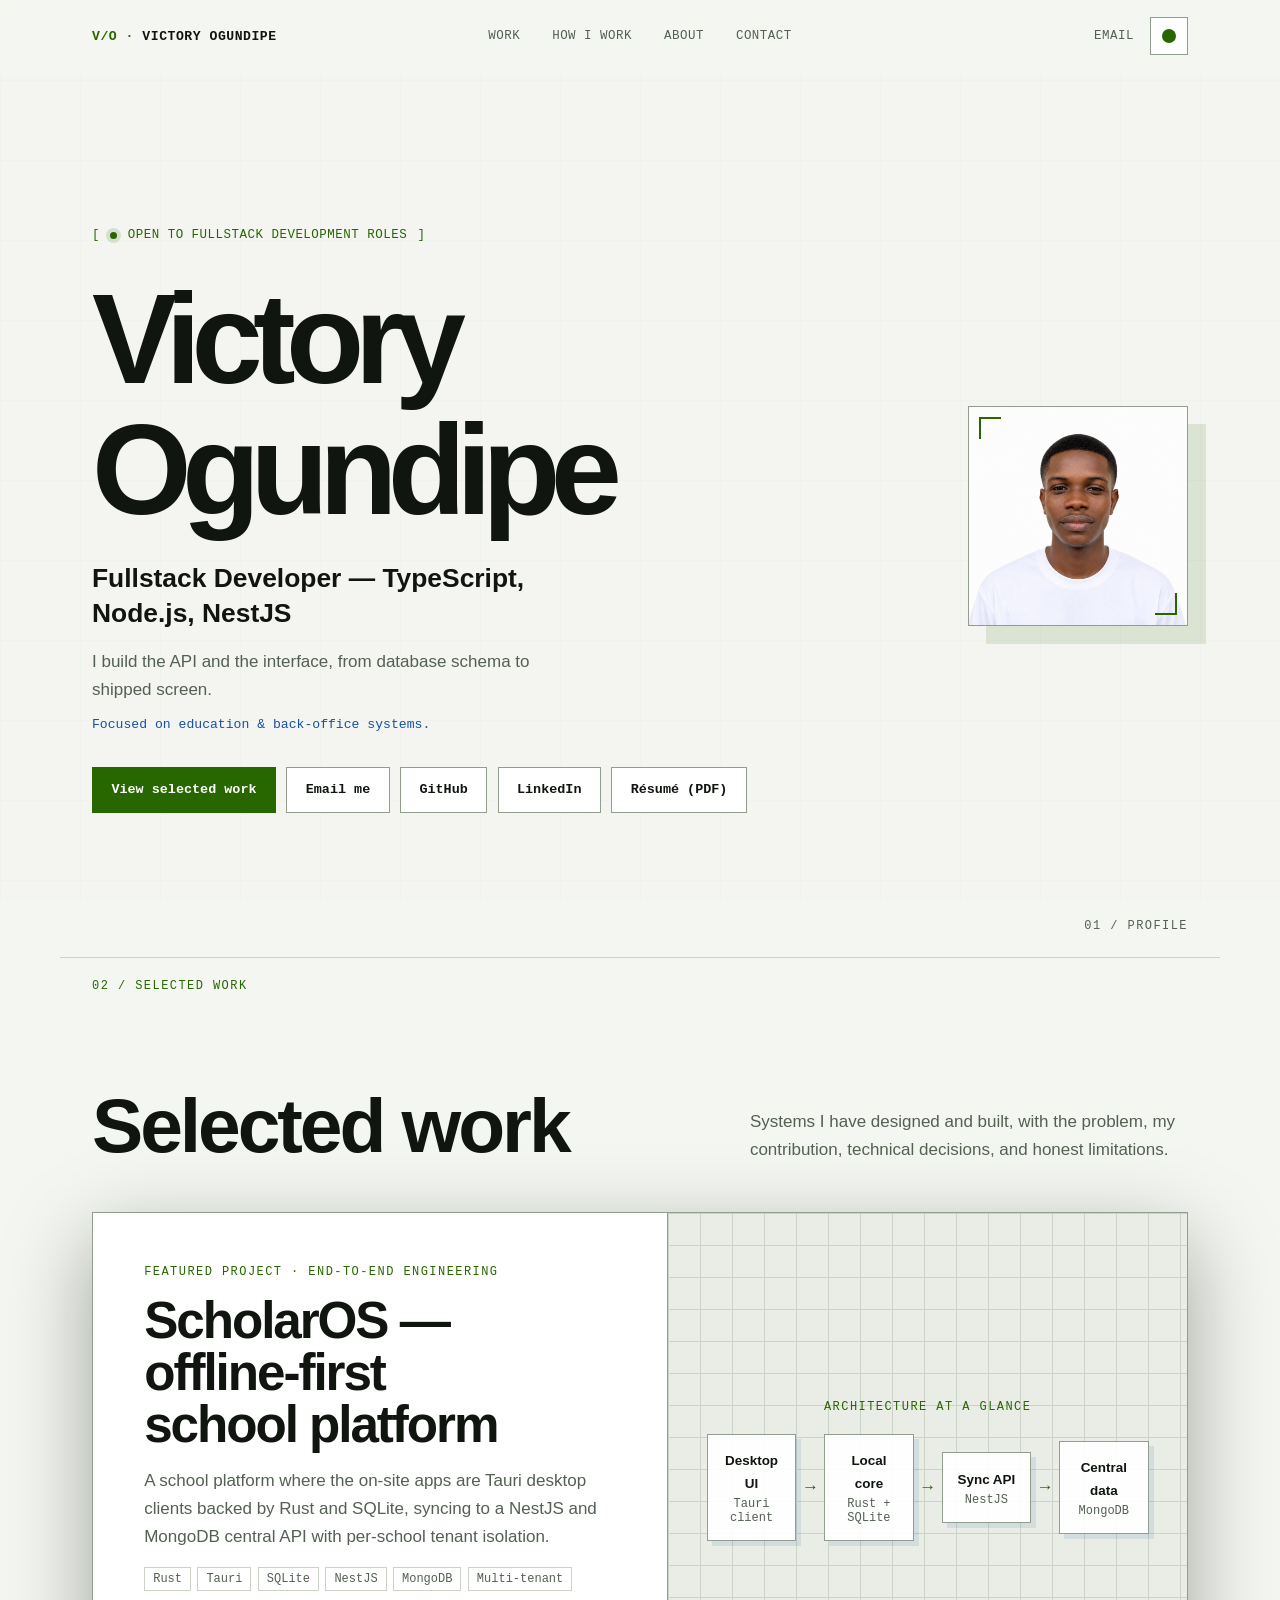
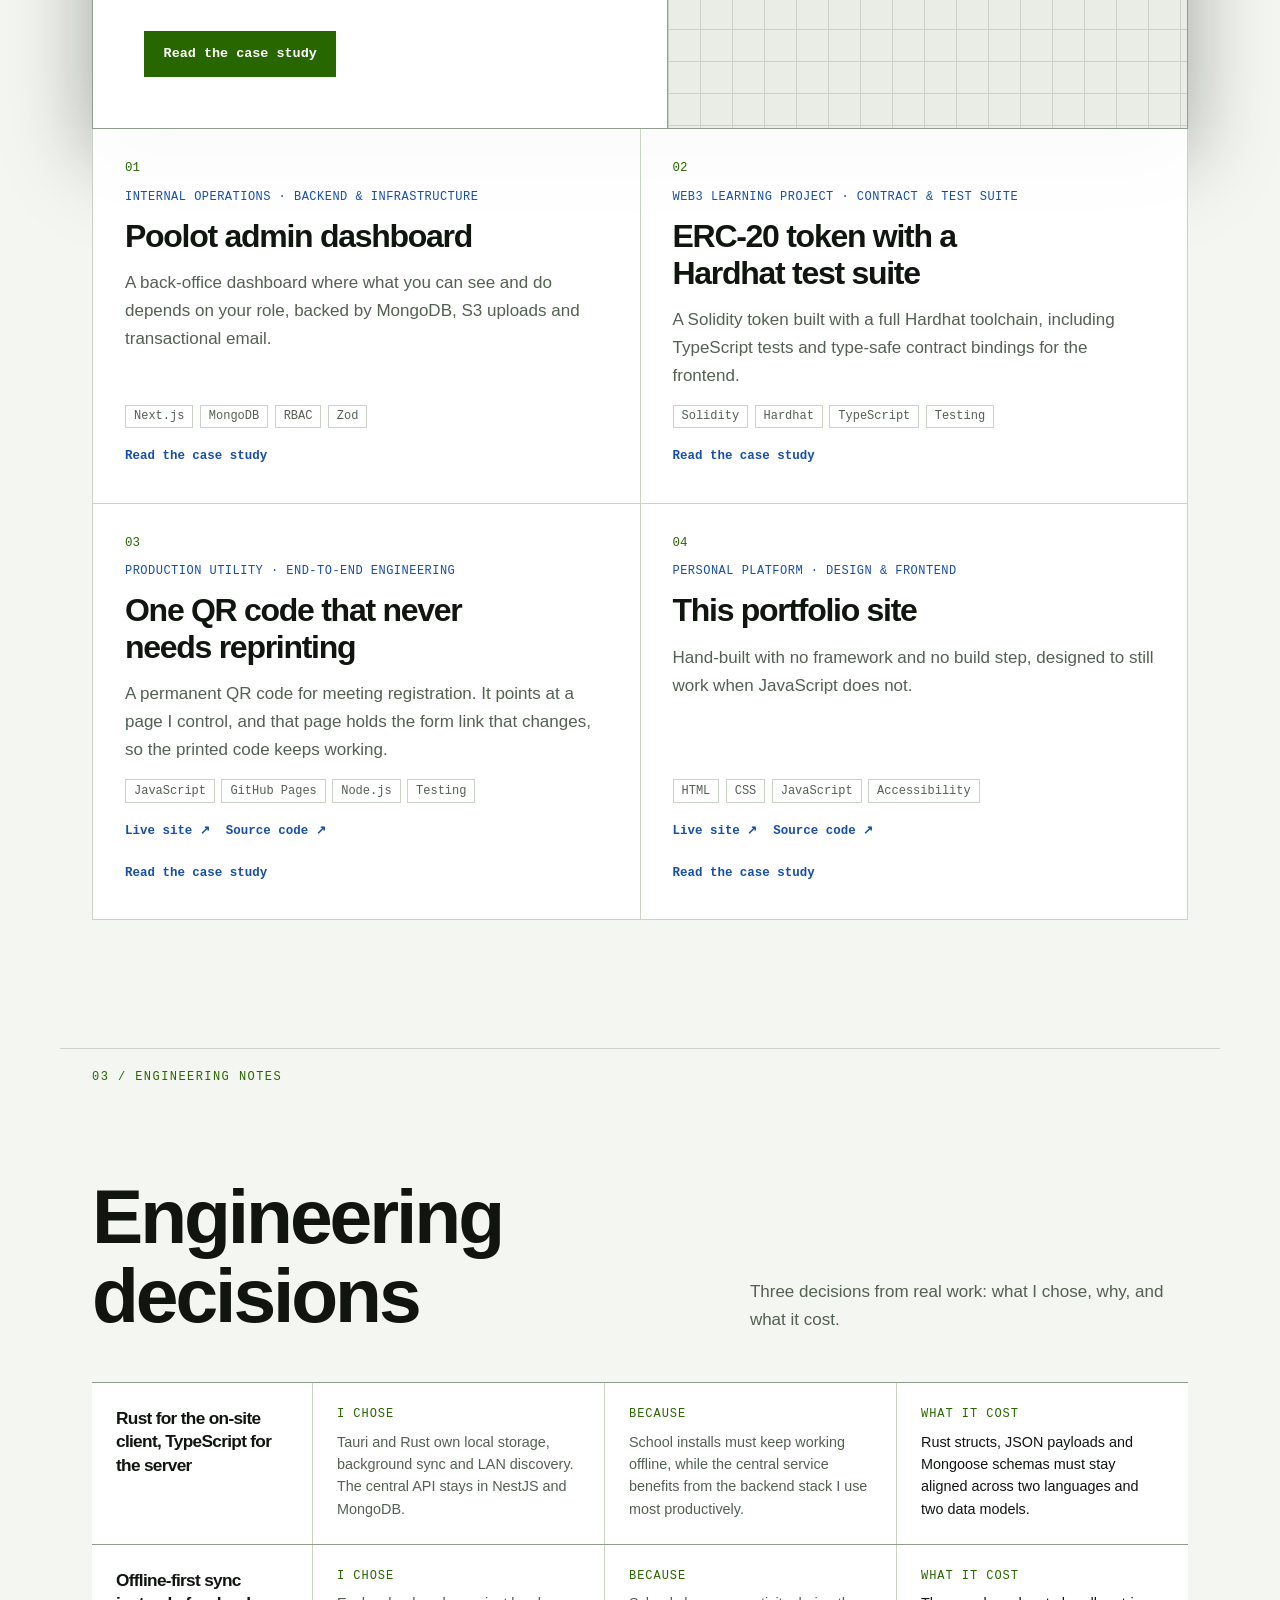
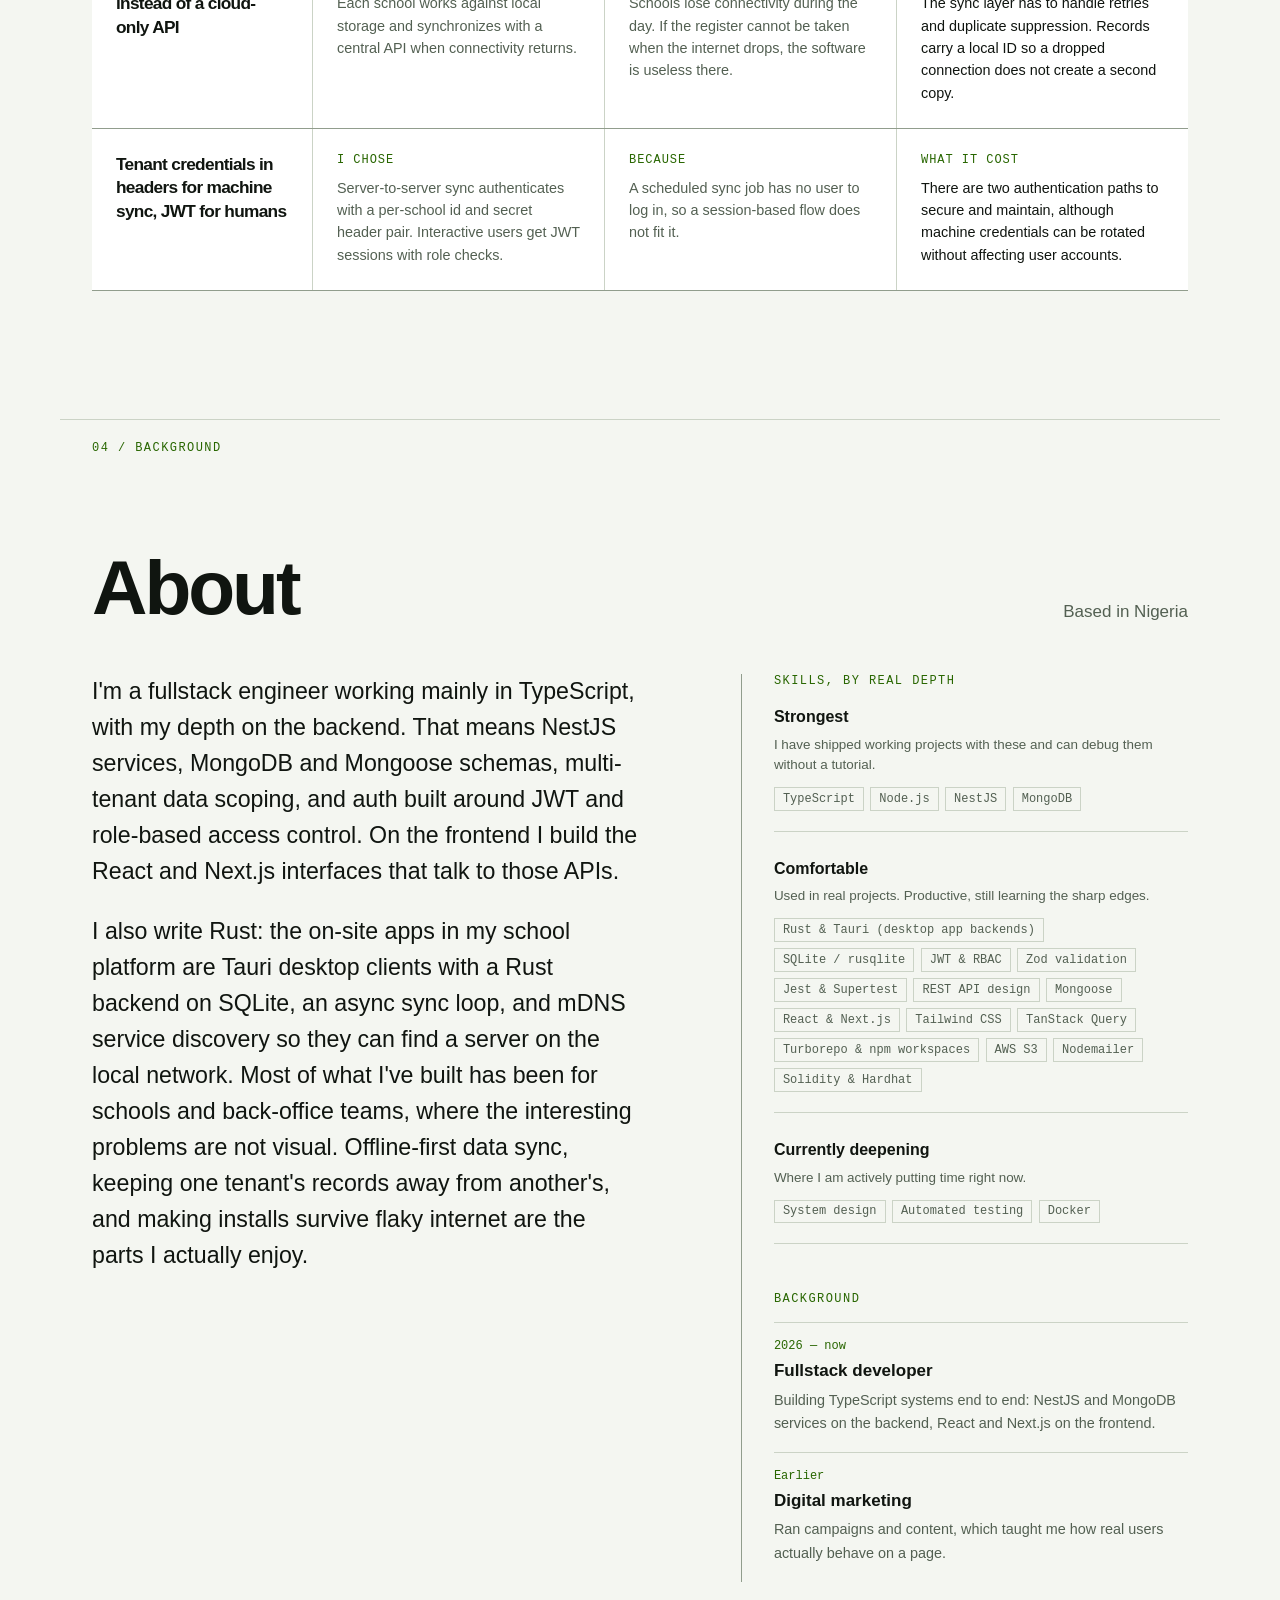
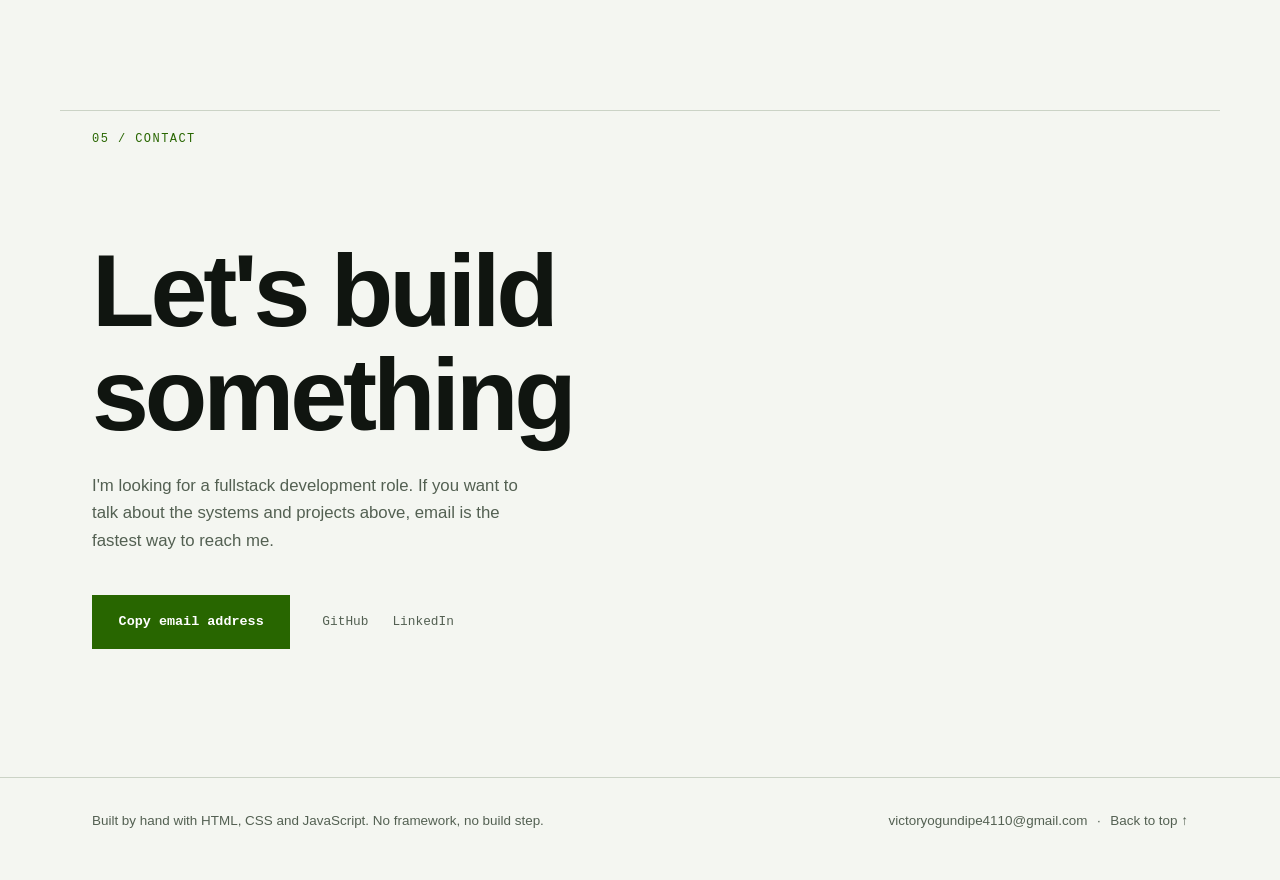
==== index.html @ d57b0a7a "Add portfolio content admin" ====
<!doctype html>
<html lang="en" data-theme="dark">
<head>
<meta charset="utf-8" />
<meta name="viewport" content="width=device-width, initial-scale=1" />
<title>Victory Ogundipe — Fullstack Developer</title>
<meta name="description" content="Fullstack developer working with TypeScript, Node.js, NestJS, React and Next.js to build complete products for education and back-office systems." />
<meta name="theme-color" content="#080b11" />
<link rel="canonical" href="https://victory4110.github.io/portfolio/" />

<!-- Social preview -->
<meta property="og:type" content="website" />
<meta property="og:title" content="Victory Ogundipe — Fullstack Developer" />
<meta property="og:description" content="TypeScript, Node.js, NestJS, React and Next.js. Complete products from data model to interface." />
<meta property="og:url" content="https://victory4110.github.io/portfolio/" />
<meta name="twitter:card" content="summary_large_image" />
<script type="application/ld+json">
{"@context":"https://schema.org","@type":"ProfilePage","mainEntity":{"@type":"Person","name":"Victory Ogundipe","url":"https://victory4110.github.io/portfolio/","jobTitle":"Fullstack Developer","description":"Fullstack developer building complete products with TypeScript, Node.js, NestJS, React and Next.js.","sameAs":["https://github.com/victory4110","https://www.linkedin.com/in/ogundipe-victory-708875337"]}}
</script>

<link rel="icon" href="data:image/svg+xml,<svg xmlns='http://www.w3.org/2000/svg' viewBox='0 0 100 100'><text y='.9em' font-size='90'>%F0%9F%91%8B</text></svg>" />
<link rel="stylesheet" href="styles.css" />
</head>
<body>
<a class="skip-link" href="#main">Skip to content</a>

<header class="nav" id="nav">
  <div class="wrap nav__inner">
    <a class="nav__brand" href="#top" data-content="name">Victory Ogundipe</a>

    <nav class="nav__links" aria-label="Main">
      <a href="#work">Work</a>
      <a href="#decisions">How I work</a>
      <a href="#about">About</a>
      <a href="#contact">Contact</a>
    </nav>

    <div class="nav__actions">
      <a class="nav__cta" id="navEmail" href="#contact">Email</a>
      <button class="theme-toggle" id="themeToggle" type="button"
              aria-label="Switch colour theme" aria-pressed="false">
        <span class="theme-toggle__icon" aria-hidden="true"></span>
      </button>
    </div>
  </div>
  <div class="nav__progress" id="navProgress" aria-hidden="true"></div>
</header>

<main id="main">

  <!-- ── Hero ─────────────────────────────────────────────
       Positioning rule: role + stack + domain, understood fast.
       ─────────────────────────────────────────────────── -->
  <section class="hero wrap" id="top">
    <div class="hero__text">
      <p class="pill" id="availability">
        <span class="pill__dot" aria-hidden="true"></span>
        <span id="availabilityText">Open to fullstack development roles</span>
      </p>

      <h1 class="hero__title">
        <span id="heroName">Victory Ogundipe</span>
      </h1>

      <p class="hero__positioning" id="heroPositioning">
        Fullstack Developer — TypeScript, Node.js, NestJS
      </p>

      <p class="hero__tagline" id="heroTagline">
        I build the API and the interface, from database schema to shipped screen.
      </p>

      <p class="hero__focus" id="heroFocus"></p>

      <div class="hero__actions" id="heroLinks"></div>
    </div>

    <div class="hero__media">
      <div class="avatar" id="avatar" aria-hidden="true"></div>
    </div>
  </section>

  <noscript>
    <div class="wrap noscript">
      <h2>Victory Ogundipe — Fullstack Engineer</h2>
      <p>TypeScript, NestJS and MongoDB. Multi-tenant APIs and the interfaces on top of them, mostly for education and back-office systems.</p>
      <p>Email: <a href="mailto:victoryogundipe4110@gmail.com">victoryogundipe4110@gmail.com</a></p>
      <p>This page uses JavaScript to render project details. Everything essential is above.</p>
    </div>
  </noscript>

  <!-- ── Selected work: one flagship, then supporting ───── -->
  <section class="section wrap" id="work">
    <div class="section__head">
      <h2 class="section__title">Selected work</h2>
      <p class="section__sub">
        Systems I have designed and built, with the problem, my contribution,
        technical decisions, and honest limitations.
      </p>
    </div>

    <article class="featured" id="featured" hidden></article>

    <div class="grid" id="projectGrid"></div>
  </section>

  <!-- ── How I work: trade-offs, the invisible-work signal ─ -->
  <section class="section wrap" id="decisions">
    <div class="section__head">
      <h2 class="section__title">Engineering decisions</h2>
      <p class="section__sub">
        Three decisions from real work: what I chose, why, and what it cost.
      </p>
    </div>

    <div class="decisions" id="decisionList"></div>
  </section>

  <!-- ── About + skills ─────────────────────────────────── -->
  <section class="section wrap" id="about">
    <div class="section__head">
      <h2 class="section__title">About</h2>
      <p class="section__sub" id="aboutLocation"></p>
    </div>

    <div class="about">
      <div class="about__prose" id="aboutProse"></div>

      <div class="about__side">
        <h3 class="mini-title">Skills, by real depth</h3>
        <div class="tiers" id="tiers"></div>

        <h3 class="mini-title">Background</h3>
        <ol class="timeline" id="timeline"></ol>
      </div>
    </div>
  </section>

  <!-- ── Contact ──────────────────────────────────────── -->
  <section class="section wrap contact" id="contact">
    <h2 class="contact__heading" id="contactHeading">Let's build something</h2>
    <p class="contact__blurb" id="contactBlurb"></p>

    <div class="contact__row">
      <button class="btn btn--primary btn--big" id="copyEmail" type="button">
        <span id="copyEmailLabel">Copy email address</span>
      </button>
      <div class="contact__socials" id="contactSocials"></div>
    </div>
  </section>
</main>

<footer class="footer">
  <div class="wrap footer__inner">
    <p id="footerText"></p>
    <p class="footer__contact">
      <a id="footerEmail" href="#">Email</a>
      <span class="footer__sep" aria-hidden="true">·</span>
      <a href="#top">Back to top ↑</a>
    </p>
  </div>
</footer>

<!-- ── Case study dialog ──────────────────────────────── -->
<dialog class="case" id="caseStudy" aria-labelledby="caseTitle">
  <div class="case__bar">
    <p class="case__eyebrow" id="caseEyebrow">Case study</p>
    <button class="case__close" id="caseClose" type="button" aria-label="Close case study">Close</button>
  </div>
  <div class="case__body" id="caseBody"></div>
</dialog>

<div class="toast" id="toast" role="status" aria-live="polite"></div>

<script src="main.js"></script>
</body>
</html>
---- styles.css ----
:root {
  --bg:#080b11;--surface:#0d121b;--surface-2:#121926;--text:#f4f7fb;
  --muted:#9ca9ba;--line:#263142;--line-strong:#3c4b61;--accent:#a8ff3e;
  --accent-2:#78a7ff;--on-accent:#091000;--wrap:1160px;
  --font:"Avenir Next",Avenir,"Segoe UI",Helvetica,Arial,sans-serif;
  --mono:"SFMono-Regular",Consolas,"Liberation Mono",monospace;
}
html[data-theme="light"]{--bg:#f4f6f1;--surface:#fff;--surface-2:#e9ede5;--text:#101510;--muted:#536052;--line:#cbd3c6;--line-strong:#919d8d;--accent:#286600;--accent-2:#174fa8;--on-accent:#fff}
*,*::before,*::after{box-sizing:border-box}
html{scroll-behavior:smooth}
body{margin:0;background:linear-gradient(var(--line) 1px,transparent 1px),linear-gradient(90deg,var(--line) 1px,transparent 1px),var(--bg);background-size:80px 80px;background-attachment:fixed;color:var(--text);font:17px/1.65 var(--font);-webkit-font-smoothing:antialiased}
body::before{content:"";position:fixed;inset:0;z-index:-1;background:color-mix(in srgb,var(--bg) 91%,transparent);pointer-events:none}
h1,h2,h3,h4,p{margin:0}h1,h2,h3{line-height:1.02;letter-spacing:-.04em}a{color:inherit;text-decoration:none}img{display:block;max-width:100%}ul,ol{margin:0;padding:0;list-style:none}
:focus-visible{outline:2px solid var(--accent);outline-offset:4px}
.skip-link{position:fixed;left:1rem;top:-5rem;z-index:100;padding:.65rem 1rem;background:var(--accent);color:var(--on-accent);font-weight:700}.skip-link:focus{top:1rem}
.wrap{width:min(100%,var(--wrap));margin-inline:auto;padding-inline:2rem}

/* Navigation */
.nav{position:sticky;top:0;z-index:50;background:color-mix(in srgb,var(--bg) 88%,transparent);border-bottom:1px solid transparent;backdrop-filter:blur(18px)}.nav.is-stuck{border-bottom-color:var(--line)}
.nav__inner{display:grid;grid-template-columns:1fr auto 1fr;align-items:center;min-height:72px;gap:2rem}.nav__brand{justify-self:start;font:700 .82rem var(--mono);letter-spacing:.04em;text-transform:uppercase}.nav__brand::before{content:"V/O · ";color:var(--accent)}
.nav__links{display:flex;gap:2rem}.nav__links a,.nav__cta{color:var(--muted);font:.78rem var(--mono);letter-spacing:.04em;text-transform:uppercase}.nav__links a:hover,.nav__cta:hover{color:var(--accent)}
.nav__actions{display:flex;justify-self:end;align-items:center;gap:1rem}.nav__progress{height:2px;width:0;background:var(--accent)}
.theme-toggle{width:38px;height:38px;display:grid;place-items:center;padding:0;border:1px solid var(--line-strong);border-radius:0;background:var(--surface);cursor:pointer}.theme-toggle:hover{border-color:var(--accent)}
.theme-toggle__icon{width:14px;height:14px;border:2px solid var(--accent);border-radius:50%;box-shadow:5px -5px 0 -3px var(--accent)}html[data-theme="light"] .theme-toggle__icon{background:var(--accent);box-shadow:none}

/* Hero */
.hero{position:relative;min-height:calc(100svh - 72px);display:grid;grid-template-columns:minmax(0,1fr) 240px;align-items:center;gap:clamp(3rem,8vw,8rem);padding-block:clamp(5rem,12vw,9rem)}
.hero::after{content:"01 / PROFILE";position:absolute;right:2rem;bottom:1.5rem;color:var(--muted);font:.75rem var(--mono);letter-spacing:.12em}.hero__text{max-width:850px}
.pill{display:inline-flex;align-items:center;gap:.65rem;margin-bottom:2rem;color:var(--accent);font:.78rem var(--mono);letter-spacing:.04em;text-transform:uppercase}.pill::before{content:"["}.pill::after{content:"]"}
.pill__dot{width:7px;height:7px;border-radius:50%;background:var(--accent);box-shadow:0 0 0 4px color-mix(in srgb,var(--accent) 14%,transparent)}.pill--idle{color:var(--muted)}.pill--idle .pill__dot{background:var(--muted);box-shadow:none}
.hero__title{max-width:10ch;font-size:clamp(3.6rem,10vw,8rem);font-weight:750;letter-spacing:-.075em}.hero__positioning{max-width:36ch;margin-top:1.6rem;font-size:clamp(1.2rem,2.4vw,1.65rem);font-weight:600;line-height:1.35}
.hero__tagline{max-width:52ch;margin-top:1rem;color:var(--muted)}.hero__focus{margin-top:.8rem;color:var(--accent-2);font:.82rem var(--mono)}.hero__actions{display:flex;flex-wrap:wrap;gap:.65rem;margin-top:2.2rem}.hero__media{justify-self:end}
.avatar{position:relative;width:220px;aspect-ratio:1;display:grid;place-items:center;overflow:hidden;border:1px solid var(--line-strong);background:linear-gradient(135deg,transparent 49.5%,var(--line) 50%,transparent 50.5%),var(--surface);color:var(--accent);font:700 4rem var(--mono);letter-spacing:-.08em;box-shadow:18px 18px 0 color-mix(in srgb,var(--accent) 12%,transparent)}
.avatar::before,.avatar::after{content:"";position:absolute;width:22px;height:22px;border-color:var(--accent)}.avatar::before{top:10px;left:10px;border-top:2px solid;border-left:2px solid}.avatar::after{right:10px;bottom:10px;border-right:2px solid;border-bottom:2px solid}.avatar img{width:100%;height:100%;object-fit:cover}

/* Actions */
.btn{min-height:46px;display:inline-flex;align-items:center;justify-content:center;gap:.5rem;padding:.7rem 1.15rem;border:1px solid var(--line-strong);border-radius:0;background:var(--surface);color:var(--text);font:600 .84rem/1 var(--mono);cursor:pointer;transition:background .16s,color .16s,transform .16s}.btn:hover{border-color:var(--accent);color:var(--accent);transform:translate(-2px,-2px)}
.btn--primary{background:var(--accent);border-color:var(--accent);color:var(--on-accent)}.btn--primary:hover{background:var(--text);border-color:var(--text);color:var(--bg)}.btn--big{min-height:54px;padding-inline:1.6rem}

/* Sections */
.section{position:relative;padding-block:clamp(5rem,10vw,8rem);border-top:1px solid var(--line)}.section::before{position:absolute;top:1.3rem;left:2rem;color:var(--accent);font:.75rem var(--mono);letter-spacing:.12em}#work::before{content:"02 / SELECTED WORK"}#decisions::before{content:"03 / ENGINEERING NOTES"}#about::before{content:"04 / BACKGROUND"}#contact::before{content:"05 / CONTACT"}
.section__head{display:grid;grid-template-columns:minmax(0,1fr) minmax(280px,.7fr);align-items:end;gap:2rem;margin-bottom:3rem}.section__title{font-size:clamp(2.4rem,6vw,4.8rem)}.section__sub{color:var(--muted);max-width:48ch;justify-self:end}

/* Featured work */
.featured{display:grid;grid-template-columns:minmax(0,1.05fr) minmax(380px,.95fr);border:1px solid var(--line-strong);background:var(--surface);box-shadow:0 28px 80px rgba(0,0,0,.34)}
.featured__body{display:flex;flex-direction:column;gap:1rem;min-height:460px;padding:clamp(2rem,4vw,3.5rem)}
.featured__label,.architecture__label,.case__eyebrow,.mini-title{color:var(--accent);font:.75rem var(--mono);letter-spacing:.12em;text-transform:uppercase}.featured__title{max-width:14ch;font-size:clamp(2rem,4vw,3.4rem)}.featured__blurb{max-width:56ch;color:var(--muted)}
.featured__actions{display:flex;flex-wrap:wrap;align-items:center;gap:1rem;margin-top:auto;padding-top:1.5rem}.featured__links,.card__links{display:flex;flex-wrap:wrap;gap:1rem}.featured__links a,.card__links a,.card__case{min-height:28px;display:inline-flex;align-items:center;color:var(--accent-2);font:600 .78rem/1 var(--mono)}.featured__links a:hover,.card__links a:hover,.card__case:hover{color:var(--accent);text-decoration:underline}
.featured__preview{display:grid;place-items:center;min-height:460px;padding:clamp(1.5rem,3vw,2.5rem);border-left:1px solid var(--line-strong);background:linear-gradient(var(--line) 1px,transparent 1px),linear-gradient(90deg,var(--line) 1px,transparent 1px),var(--surface-2);background-size:32px 32px}.featured__placeholder{padding:.8rem 1rem;border:1px solid var(--line-strong);color:var(--muted);font:.78rem var(--mono)}
.architecture{width:100%;margin:0}.architecture__label{margin-bottom:1.25rem;text-align:center}.architecture__flow{display:flex;flex-direction:column;align-items:center;gap:.55rem}.architecture__node{width:100%;padding:.95rem .75rem;border:1px solid var(--line-strong);background:color-mix(in srgb,var(--surface) 92%,transparent);text-align:center;box-shadow:5px 5px 0 color-mix(in srgb,var(--accent-2) 10%,transparent)}.architecture__node strong,.architecture__node span{display:block}.architecture__node strong{font-size:.84rem}.architecture__node span{margin-top:.15rem;color:var(--muted);font:.75rem var(--mono)}.architecture__arrow{color:var(--accent);font-family:var(--mono);transform:rotate(90deg)}

/* Supporting work */
.grid{counter-reset:project;display:grid;grid-template-columns:repeat(2,minmax(0,1fr));border-left:1px solid var(--line)}.card{counter-increment:project;position:relative;min-height:330px;display:flex;flex-direction:column;gap:.9rem;padding:2rem;border-right:1px solid var(--line);border-bottom:1px solid var(--line);background:color-mix(in srgb,var(--surface) 94%,transparent);transition:background .18s}.card::before{content:"0" counter(project);color:var(--accent);font:.78rem var(--mono)}.card:hover{background:var(--surface-2)}.card__meta,.case__meta{color:var(--accent-2);font:.75rem var(--mono);letter-spacing:.04em;text-transform:uppercase}.card__title{max-width:20ch;font-size:clamp(1.4rem,2.8vw,2rem);line-height:1.15}.card__blurb{max-width:55ch;color:var(--muted)}.card .chips{margin-top:auto}.card__case{align-self:flex-start;padding:0;border:0;background:transparent;cursor:pointer}
.chips{display:flex;flex-wrap:wrap;gap:.4rem}.chip{padding:.24rem .5rem;border:1px solid var(--line);color:var(--muted);font:.75rem var(--mono)}

/* Decisions */
.decisions{border-top:1px solid var(--line-strong)}.decision{display:grid;grid-template-columns:minmax(220px,.7fr) repeat(3,minmax(0,1fr));border-bottom:1px solid var(--line-strong);background:var(--surface)}.decision__title,.decision__row{padding:1.5rem}.decision__title{font-size:1.08rem;line-height:1.35}.decision__row{border-left:1px solid var(--line)}.decision__label{display:block;margin-bottom:.6rem;color:var(--accent);font:.75rem var(--mono);letter-spacing:.08em;text-transform:uppercase}.decision__value{margin:0;color:var(--muted);font-size:.9rem;line-height:1.55}.decision__row:last-child .decision__value{color:var(--text)}

/* About */
.about{display:grid;grid-template-columns:minmax(0,1.1fr) minmax(360px,.9fr);gap:clamp(3rem,8vw,7rem)}.about__prose{font-size:clamp(1.15rem,2.2vw,1.45rem);line-height:1.55}.about__prose p{margin-bottom:1.5rem}.about__prose p:last-child{margin-bottom:0}.about__side{padding-left:2rem;border-left:1px solid var(--line-strong)}
.mini-title{margin:0 0 1rem}.tiers{display:grid;gap:1.5rem;margin-bottom:3rem}.tier{padding-bottom:1.25rem;border-bottom:1px solid var(--line)}.tier__head{margin-bottom:.75rem}.tier__level{font-size:1rem}.tier__note{margin-top:.25rem;color:var(--muted);font-size:.84rem;line-height:1.5}.timeline{display:grid}.timeline li{padding:1rem 0;border-top:1px solid var(--line)}.timeline__period{color:var(--accent);font:.75rem var(--mono)}.timeline__title{margin-top:.25rem;font-weight:700}.timeline__detail{margin-top:.2rem;color:var(--muted);font-size:.9rem}

/* Contact and footer */
.contact{text-align:left}.contact__heading{max-width:10ch;font-size:clamp(3rem,8vw,7rem)}.contact__blurb{max-width:48ch;margin:1.5rem 0 2.5rem;color:var(--muted);font-size:1.05rem}.contact__row{display:flex;align-items:center;gap:2rem}.contact__socials{display:flex;flex-wrap:wrap;gap:1.5rem}.contact__socials a{color:var(--muted);font:.8rem var(--mono)}.contact__socials a:hover{color:var(--accent)}
.footer{border-top:1px solid var(--line);padding-block:2rem 3rem;color:var(--muted);font-size:.84rem}.footer__inner{display:flex;justify-content:space-between;align-items:baseline;gap:1rem}.footer__contact{display:flex;flex-wrap:wrap;gap:.6rem}.footer a:hover{color:var(--accent)}

/* Case study */
.case{width:min(800px,calc(100vw - 2rem));max-height:88vh;padding:0;overflow:hidden;border:1px solid var(--line-strong);border-radius:0;background:var(--surface);color:var(--text);box-shadow:0 28px 80px rgba(0,0,0,.5)}.case::backdrop{background:rgba(0,0,0,.76);backdrop-filter:blur(5px)}
.case__bar{position:sticky;top:0;z-index:1;display:flex;align-items:center;justify-content:space-between;padding:1rem 1.5rem;border-bottom:1px solid var(--line-strong);background:var(--surface)}.case__close{min-height:38px;padding:.4rem .8rem;border:1px solid var(--line-strong);border-radius:0;background:transparent;color:var(--muted);font:.78rem var(--mono);cursor:pointer}.case__close:hover{border-color:var(--accent);color:var(--accent)}
.case__body{max-height:calc(88vh - 62px);overflow-y:auto;padding:2rem clamp(1.25rem,5vw,3rem) 3rem}.case__title{max-width:16ch;margin-bottom:.65rem;font-size:clamp(2rem,5vw,3.4rem)}.case__meta{margin-bottom:1rem}.case__chips{margin-bottom:1.5rem}.case__summary{margin-bottom:2rem;padding:1.2rem;border-left:3px solid var(--accent);background:var(--surface-2)}.case__section{margin-bottom:2rem}.case__heading{margin-bottom:.65rem;color:var(--accent);font:.75rem var(--mono);letter-spacing:.1em;text-transform:uppercase}.case__list{display:grid;gap:.75rem}.case__list li{position:relative;padding-left:1.3rem;color:var(--muted)}.case__list li::before{content:"+";position:absolute;left:0;color:var(--accent);font-family:var(--mono)}.case__list--num{counter-reset:step}.case__list--num li{padding-left:2rem}.case__list--num li::before{counter-increment:step;content:"0" counter(step);font-size:.75rem}.case__links{display:flex;flex-wrap:wrap;gap:.65rem}

.noscript{padding-block:3rem;border-top:1px solid var(--line)}.noscript h2{margin-bottom:.75rem}.noscript p{margin-bottom:.5rem;color:var(--muted)}.noscript a{color:var(--accent);text-decoration:underline}
.toast{position:fixed;left:50%;bottom:2rem;z-index:90;transform:translate(-50%,130%);visibility:hidden;opacity:0;padding:.8rem 1.2rem;border:1px solid var(--accent);background:var(--surface);color:var(--text);font:.82rem var(--mono);transition:transform .25s,opacity .25s,visibility 0s linear .25s}.toast.is-visible{transform:translate(-50%,0);visibility:visible;opacity:1;transition-delay:0s}
.reveal{opacity:0;transform:translateY(14px)}.reveal.is-in{opacity:1;transform:none;transition:opacity .5s,transform .5s}

@media (prefers-reduced-motion:reduce){html{scroll-behavior:auto}*,*::before,*::after{animation-duration:.01ms!important;transition-duration:.01ms!important}.reveal{opacity:1;transform:none}}
@media (min-width:650px){.architecture__flow{flex-direction:row}.architecture__node{flex:1}.architecture__arrow{transform:none}}
@media (max-width:920px){.nav__inner{grid-template-columns:1fr auto}.nav__links{display:none}.hero{grid-template-columns:1fr;min-height:auto}.hero__media{order:-1;justify-self:start}.avatar{width:118px;font-size:2.2rem;box-shadow:10px 10px 0 color-mix(in srgb,var(--accent) 12%,transparent)}.featured{grid-template-columns:1fr}.featured__body{min-height:400px}.featured__preview{min-height:300px;border-top:1px solid var(--line-strong);border-left:0}.decision{grid-template-columns:1fr}.decision__title{background:var(--surface-2)}.decision__row{border-top:1px solid var(--line);border-left:0}.about{grid-template-columns:1fr}.about__side{padding-left:0;border-left:0}}
@media (max-width:680px){body{background-size:48px 48px}.wrap{padding-inline:1.1rem}.nav__inner{min-height:64px}.nav__cta{display:none}.hero{padding-block:4rem 6rem}.hero::after,.section::before{left:1.1rem;right:auto}.hero__title{font-size:clamp(3.15rem,17vw,5rem)}.section__head{grid-template-columns:1fr;align-items:start}.section__sub{justify-self:start}.grid{grid-template-columns:1fr}.card{min-height:300px}.featured__body{min-height:430px;padding:1.5rem}.featured__preview{padding:1.25rem}.contact__row,.footer__inner{align-items:stretch;flex-direction:column}.contact__socials{gap:1rem}.btn{width:100%}.featured__actions{align-items:stretch;flex-direction:column}.case__links{flex-direction:column}}
@media print{.nav,.theme-toggle,.hero__actions,.toast,.footer__contact,.case,.card__case{display:none!important}body{background:#fff;color:#000}.section{break-inside:avoid}}
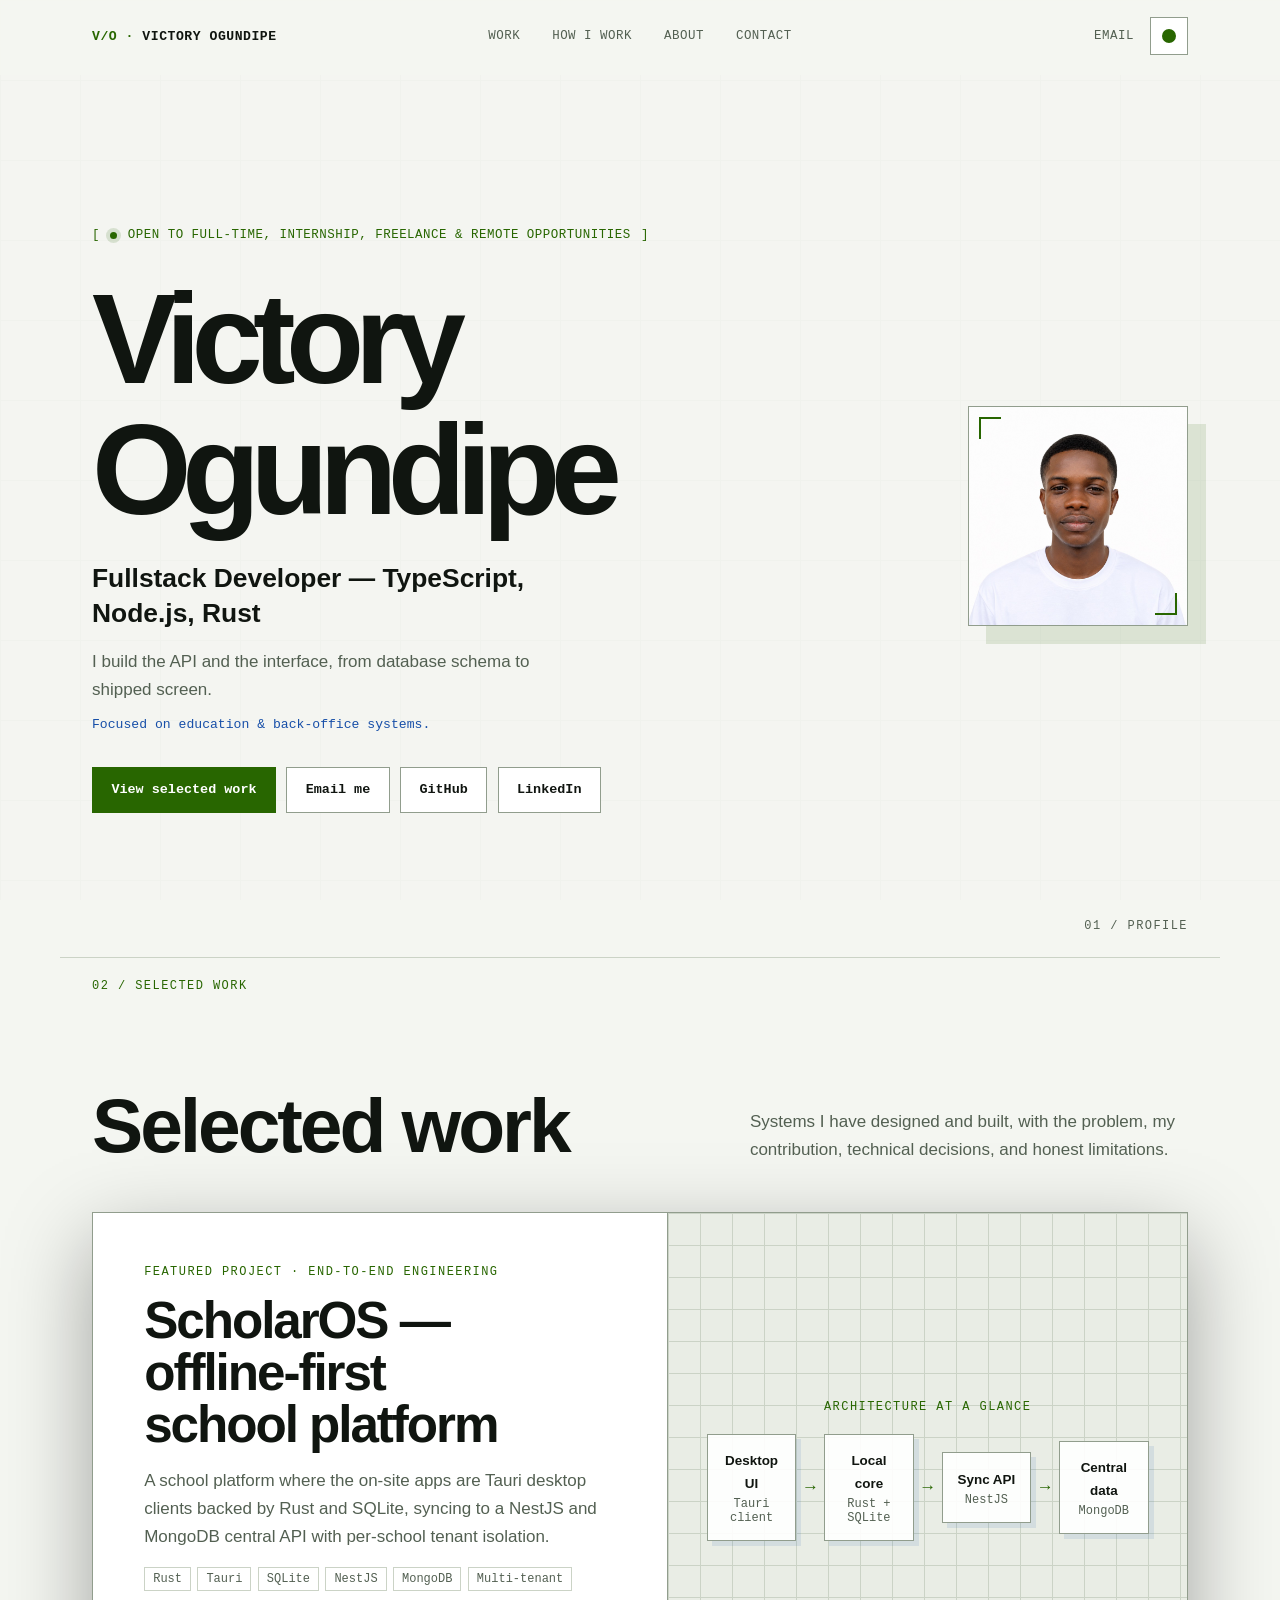
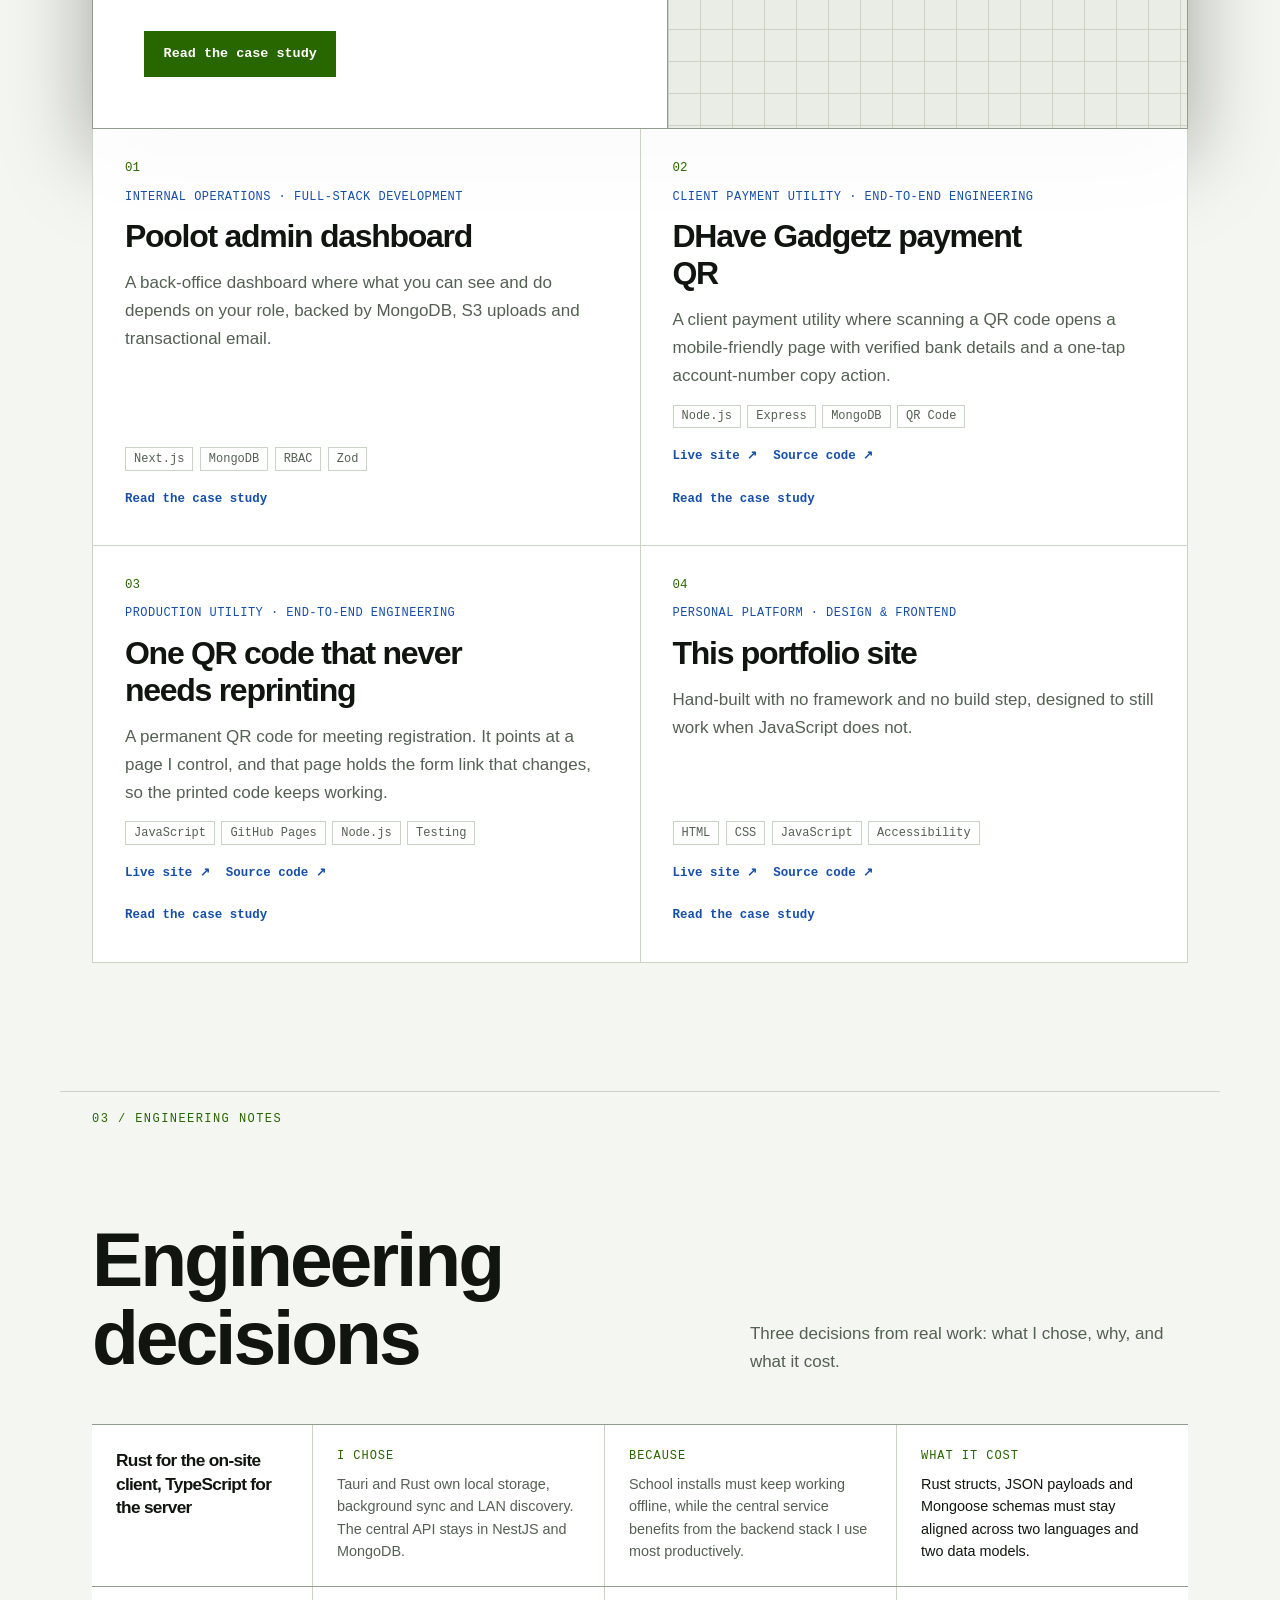
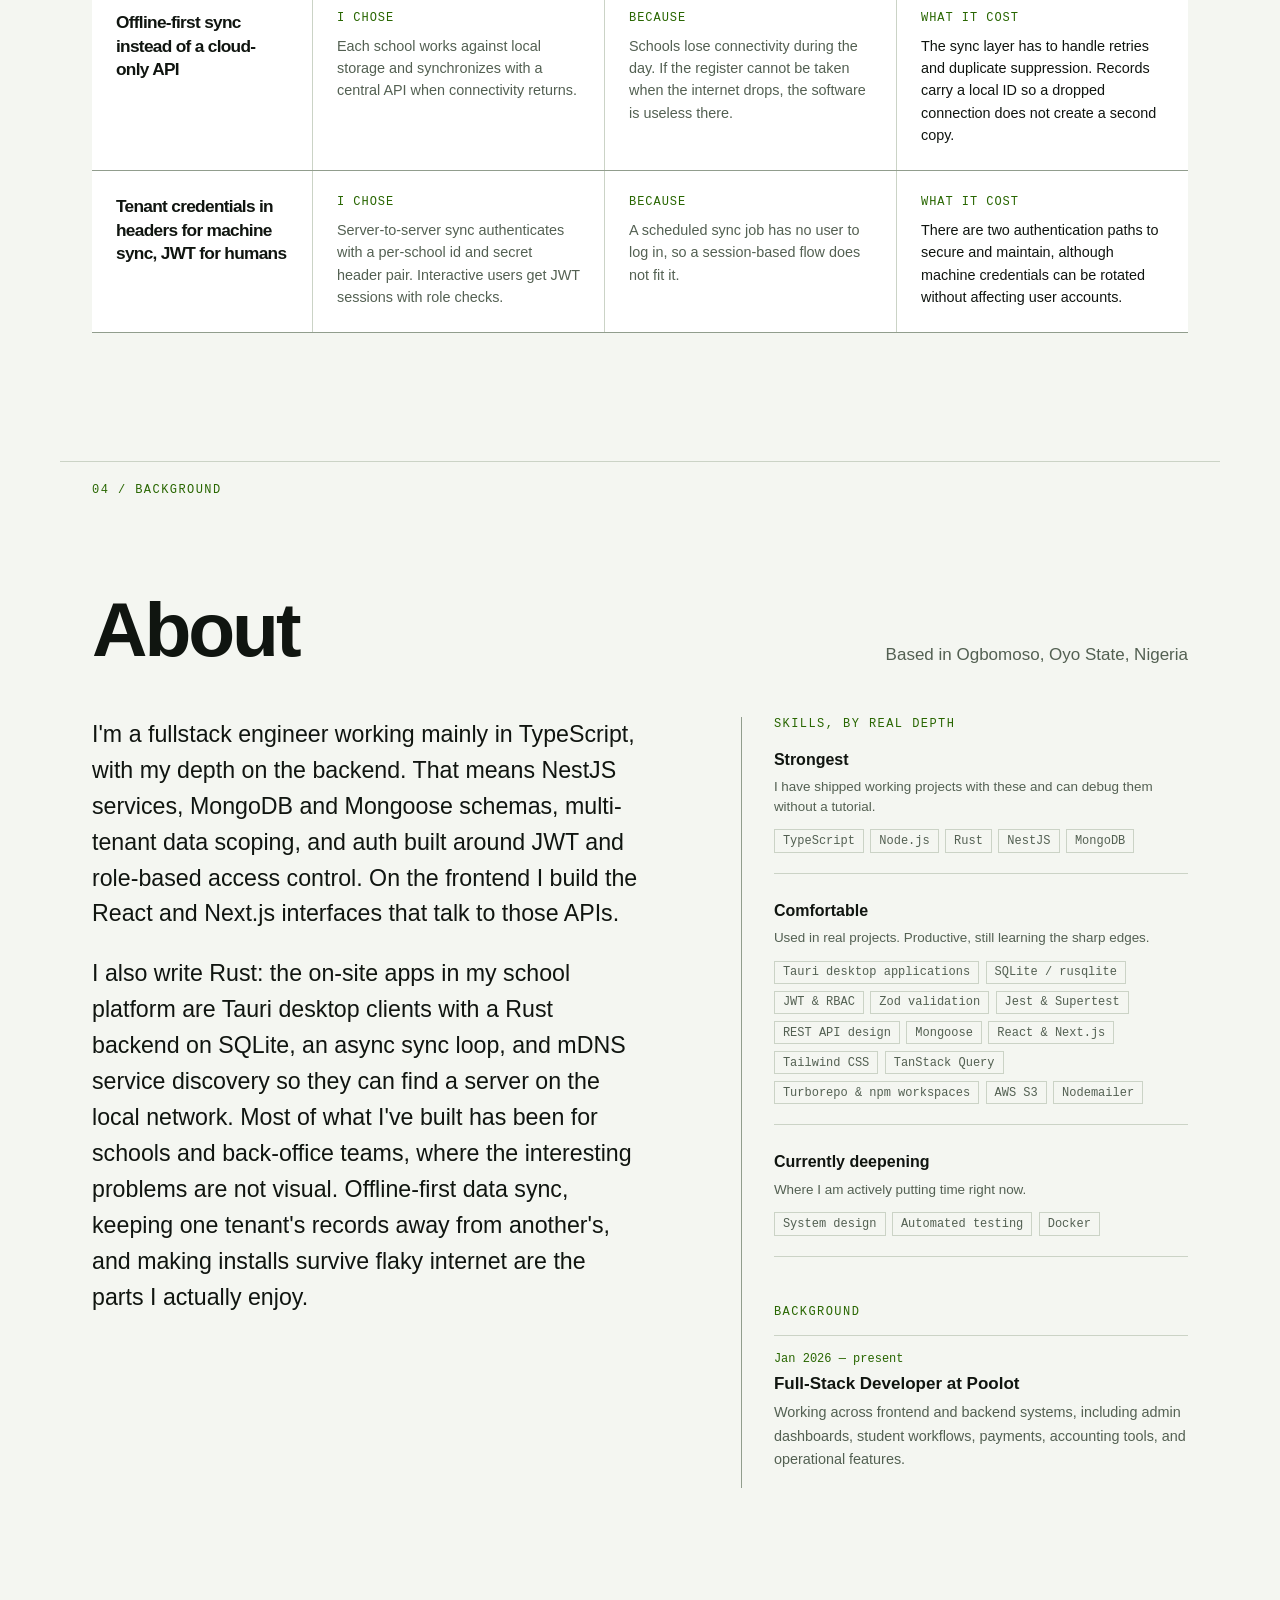
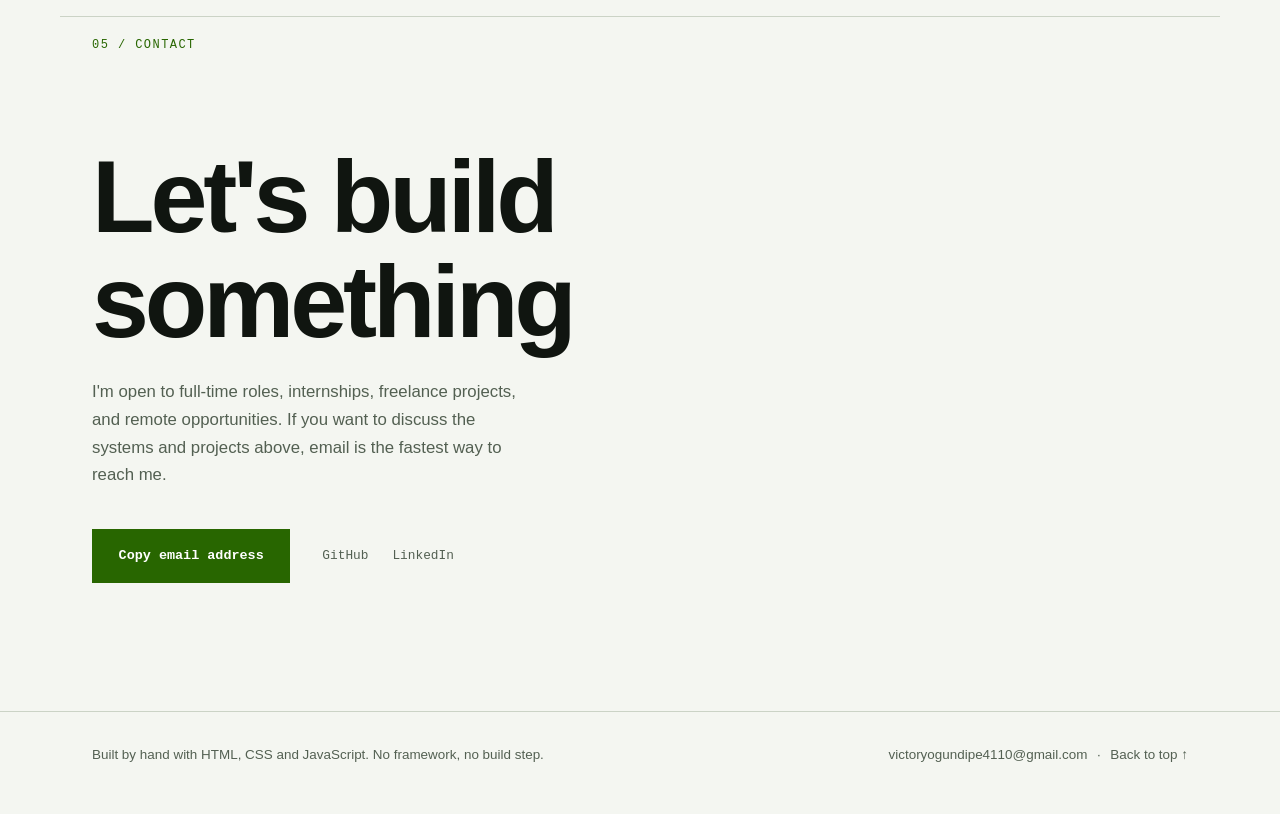
==== commit 26b54ff8: "Update portfolio with verified experience and projects" ====
--- a/index.html
+++ b/index.html
@@ -4,18 +4,18 @@
 <meta charset="utf-8" />
 <meta name="viewport" content="width=device-width, initial-scale=1" />
 <title>Victory Ogundipe — Fullstack Developer</title>
-<meta name="description" content="Fullstack developer working with TypeScript, Node.js, NestJS, React and Next.js to build complete products for education and back-office systems." />
+<meta name="description" content="Fullstack developer working with TypeScript, Node.js, Rust, NestJS, React and Next.js to build complete products for education and back-office systems." />
 <meta name="theme-color" content="#080b11" />
 <link rel="canonical" href="https://victory4110.github.io/portfolio/" />
 
 <!-- Social preview -->
 <meta property="og:type" content="website" />
 <meta property="og:title" content="Victory Ogundipe — Fullstack Developer" />
-<meta property="og:description" content="TypeScript, Node.js, NestJS, React and Next.js. Complete products from data model to interface." />
+<meta property="og:description" content="TypeScript, Node.js, Rust, NestJS, React and Next.js. Complete products from data model to interface." />
 <meta property="og:url" content="https://victory4110.github.io/portfolio/" />
 <meta name="twitter:card" content="summary_large_image" />
 <script type="application/ld+json">
-{"@context":"https://schema.org","@type":"ProfilePage","mainEntity":{"@type":"Person","name":"Victory Ogundipe","url":"https://victory4110.github.io/portfolio/","jobTitle":"Fullstack Developer","description":"Fullstack developer building complete products with TypeScript, Node.js, NestJS, React and Next.js.","sameAs":["https://github.com/victory4110","https://www.linkedin.com/in/ogundipe-victory-708875337"]}}
+{"@context":"https://schema.org","@type":"ProfilePage","mainEntity":{"@type":"Person","name":"Victory Ogundipe","url":"https://victory4110.github.io/portfolio/","jobTitle":"Fullstack Developer","description":"Fullstack developer building complete products with TypeScript, Node.js, Rust, NestJS, React and Next.js.","sameAs":["https://github.com/victory4110","https://www.linkedin.com/in/ogundipe-victory-708875337"]}}
 </script>
 
 <link rel="icon" href="data:image/svg+xml,<svg xmlns='http://www.w3.org/2000/svg' viewBox='0 0 100 100'><text y='.9em' font-size='90'>%F0%9F%91%8B</text></svg>" />
@@ -172,6 +172,7 @@
 
 <div class="toast" id="toast" role="status" aria-live="polite"></div>
 
+<script src="content.js"></script>
 <script src="main.js"></script>
 </body>
 </html>
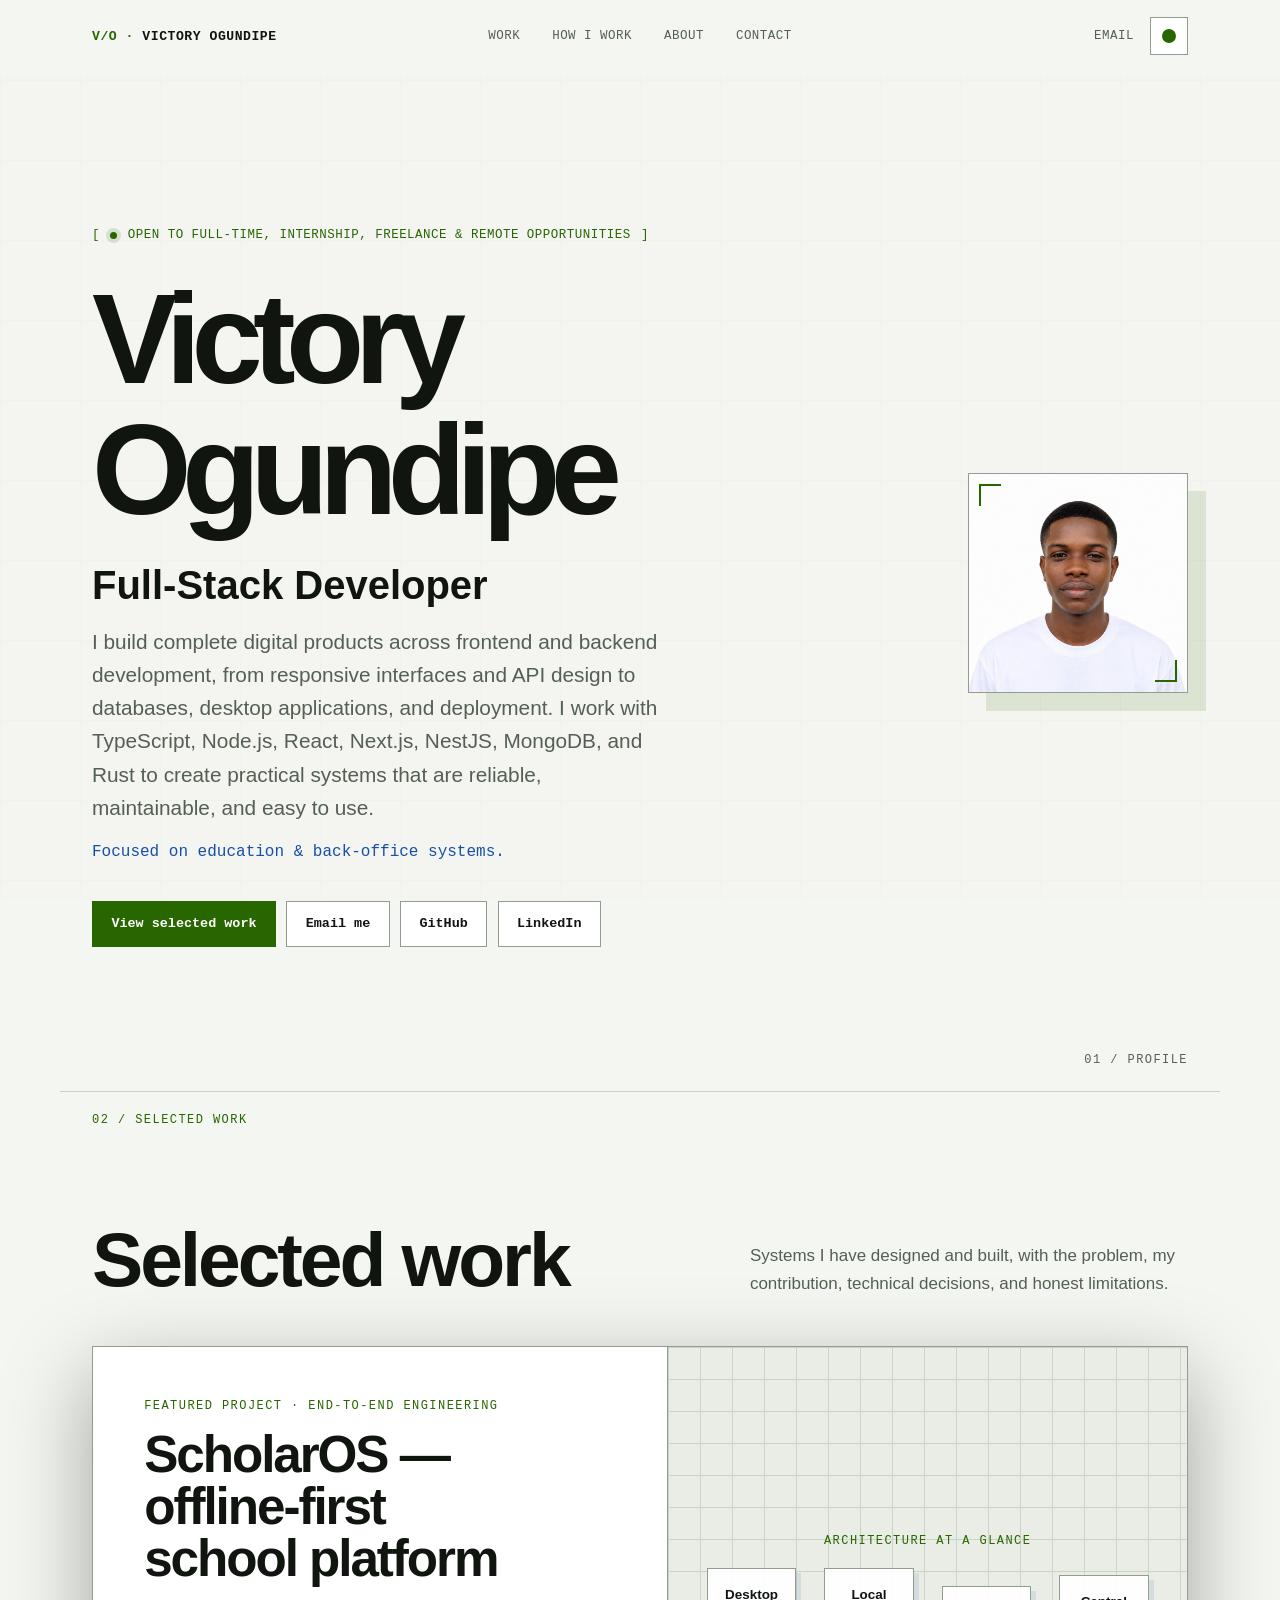
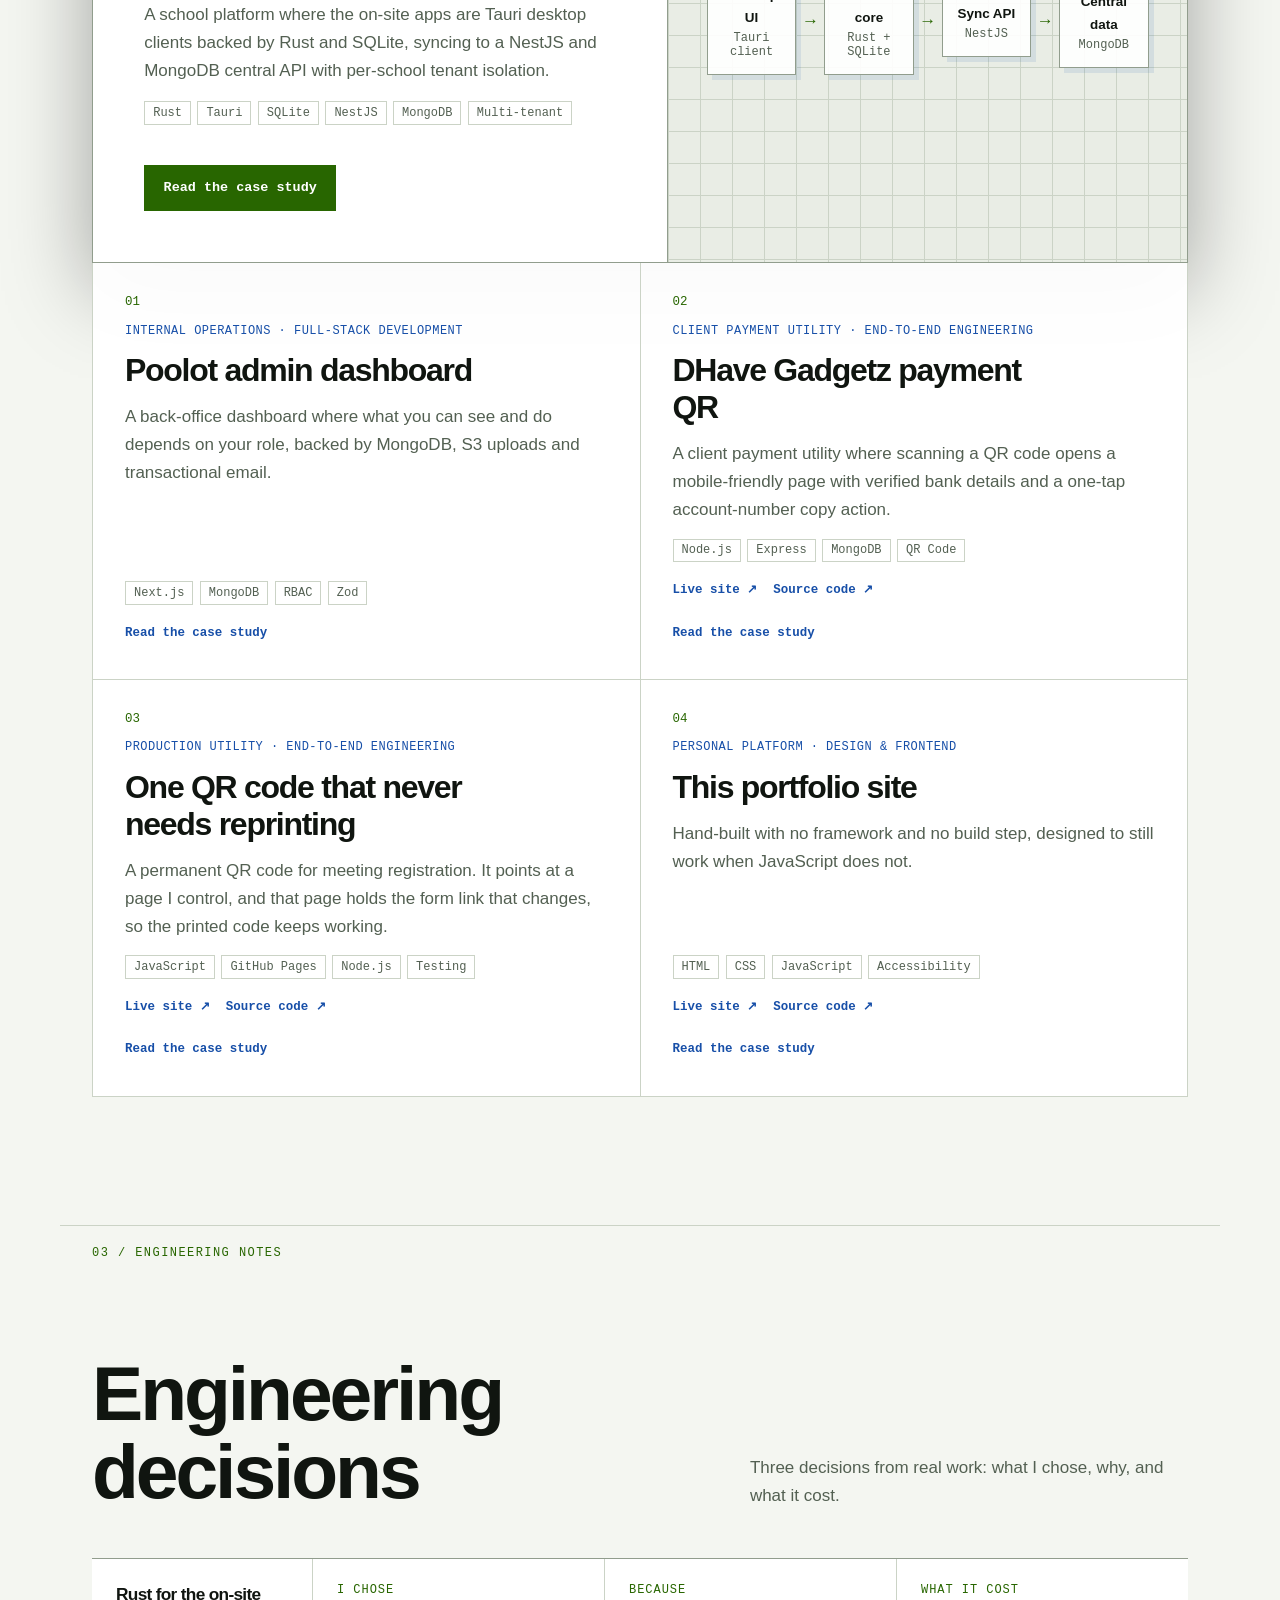
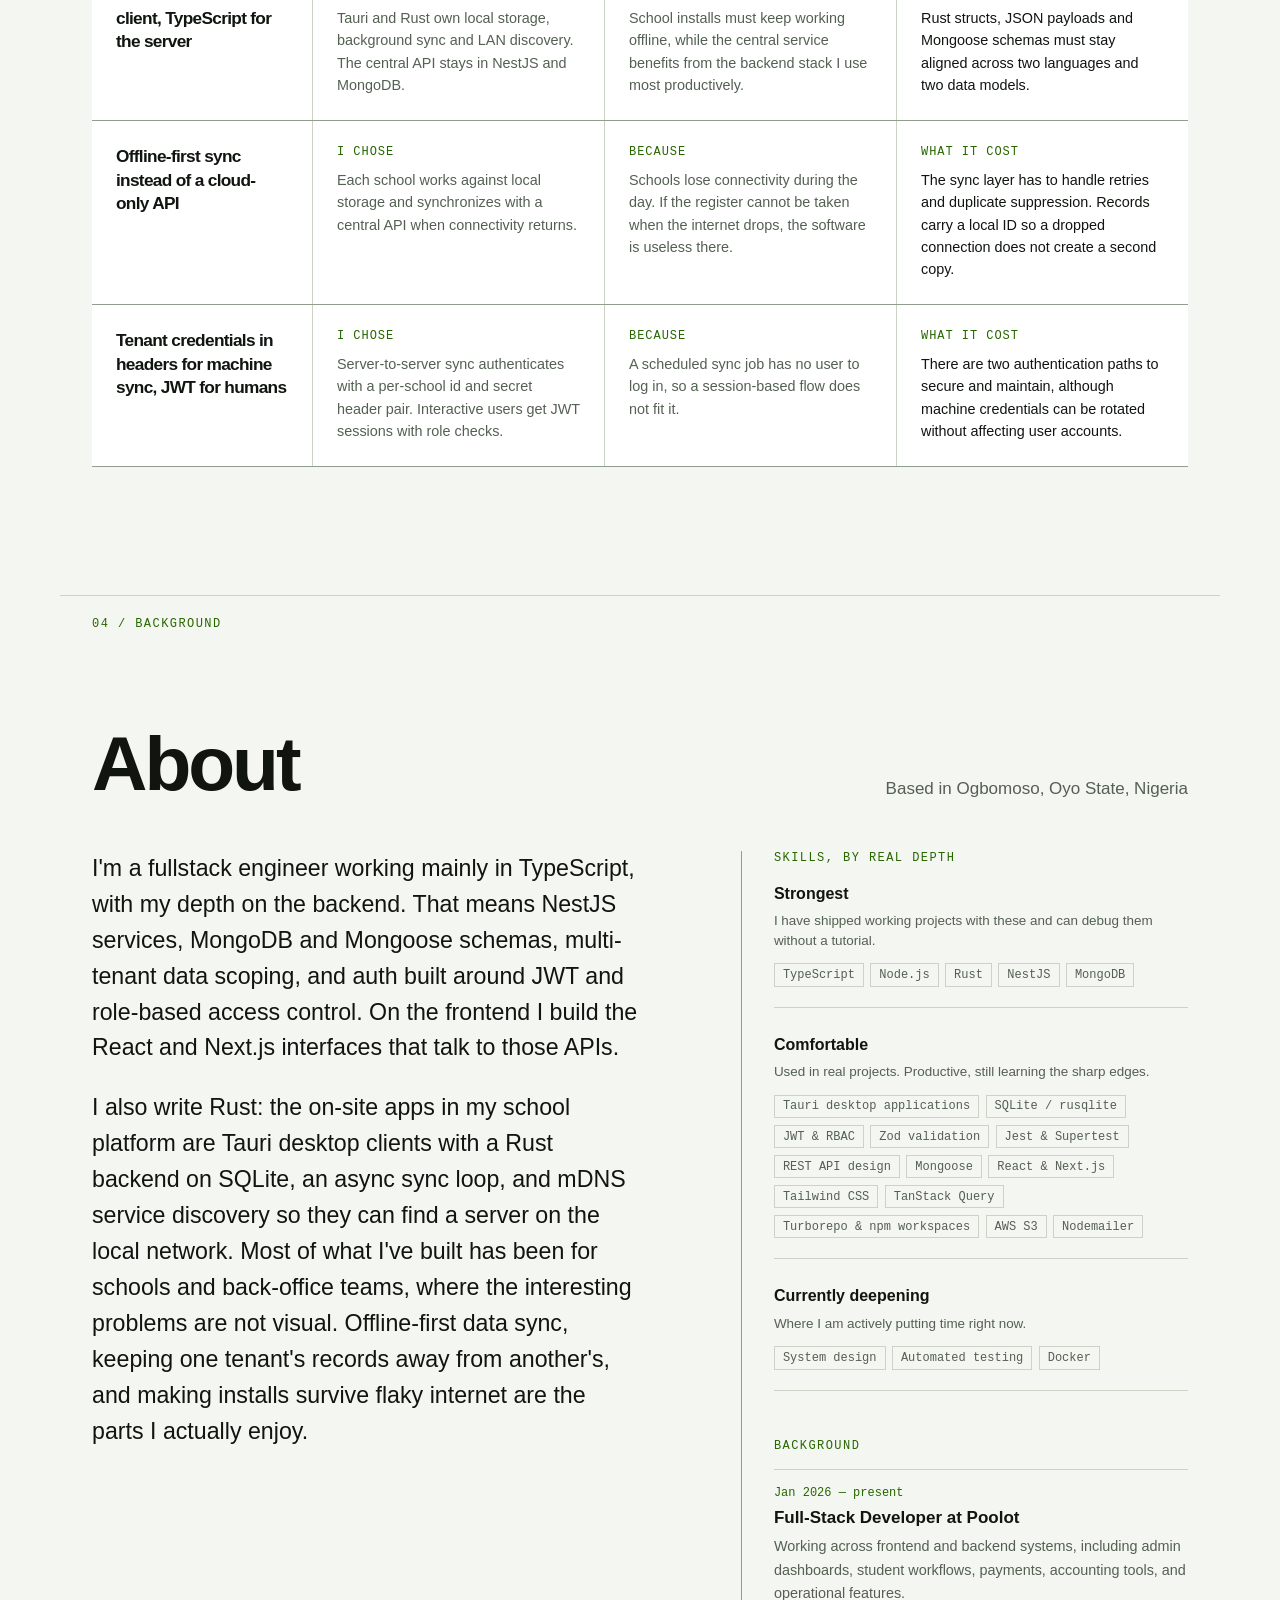
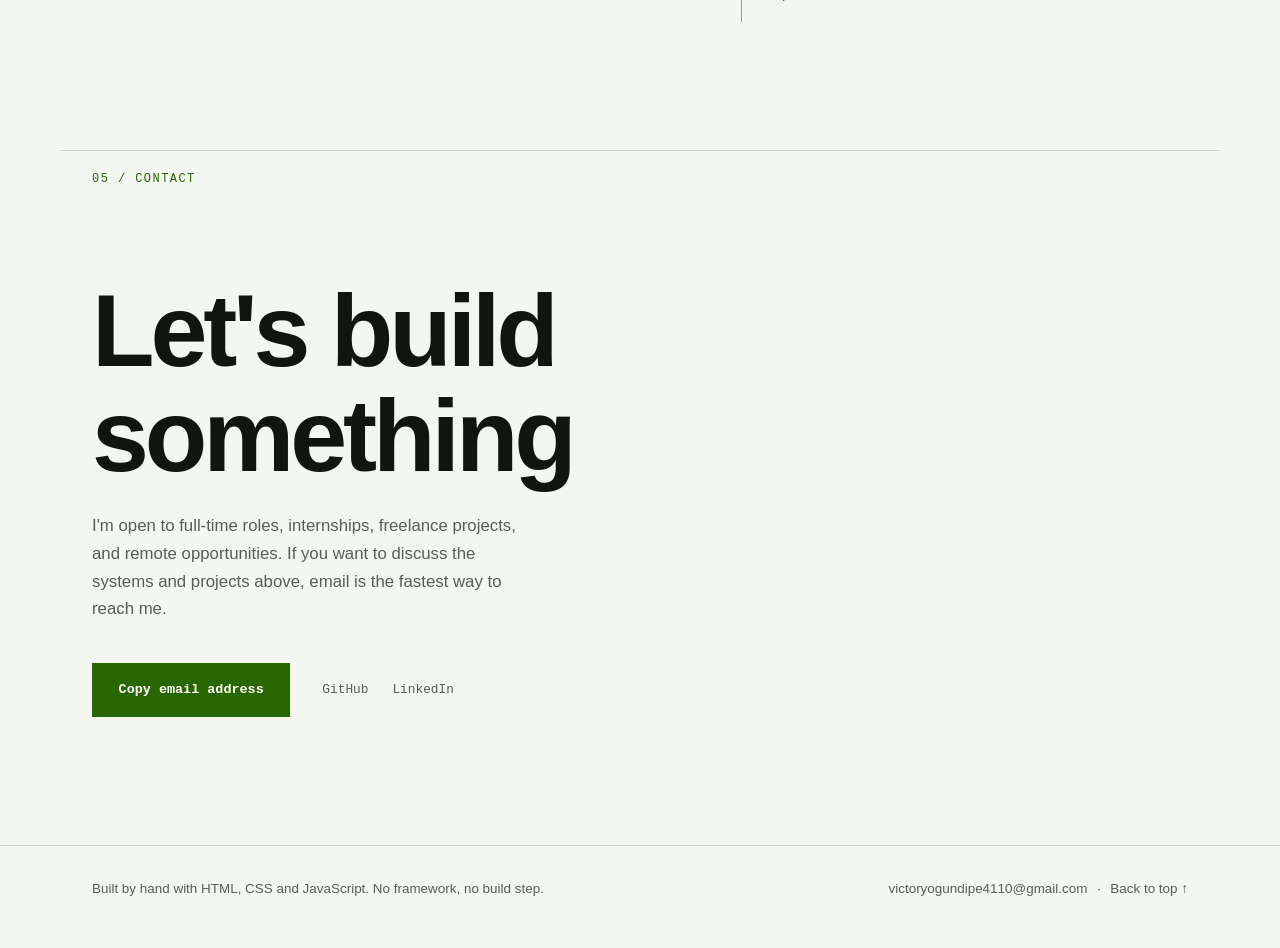
==== commit fcde8782: "Expand full-stack hero introduction" ====
--- a/index.html
+++ b/index.html
@@ -3,19 +3,19 @@
 <head>
 <meta charset="utf-8" />
 <meta name="viewport" content="width=device-width, initial-scale=1" />
-<title>Victory Ogundipe — Fullstack Developer</title>
-<meta name="description" content="Fullstack developer working with TypeScript, Node.js, Rust, NestJS, React and Next.js to build complete products for education and back-office systems." />
+<title>Victory Ogundipe — Full-Stack Developer</title>
+<meta name="description" content="Full-stack developer working with TypeScript, Node.js, Rust, NestJS, React and Next.js to build complete products for education and back-office systems." />
 <meta name="theme-color" content="#080b11" />
 <link rel="canonical" href="https://victory4110.github.io/portfolio/" />
 
 <!-- Social preview -->
 <meta property="og:type" content="website" />
-<meta property="og:title" content="Victory Ogundipe — Fullstack Developer" />
+<meta property="og:title" content="Victory Ogundipe — Full-Stack Developer" />
 <meta property="og:description" content="TypeScript, Node.js, Rust, NestJS, React and Next.js. Complete products from data model to interface." />
 <meta property="og:url" content="https://victory4110.github.io/portfolio/" />
 <meta name="twitter:card" content="summary_large_image" />
 <script type="application/ld+json">
-{"@context":"https://schema.org","@type":"ProfilePage","mainEntity":{"@type":"Person","name":"Victory Ogundipe","url":"https://victory4110.github.io/portfolio/","jobTitle":"Fullstack Developer","description":"Fullstack developer building complete products with TypeScript, Node.js, Rust, NestJS, React and Next.js.","sameAs":["https://github.com/victory4110","https://www.linkedin.com/in/ogundipe-victory-708875337"]}}
+{"@context":"https://schema.org","@type":"ProfilePage","mainEntity":{"@type":"Person","name":"Victory Ogundipe","url":"https://victory4110.github.io/portfolio/","jobTitle":"Full-Stack Developer","description":"Full-stack developer building complete products with TypeScript, Node.js, Rust, NestJS, React and Next.js.","sameAs":["https://github.com/victory4110","https://www.linkedin.com/in/ogundipe-victory-708875337"]}}
 </script>
 
 <link rel="icon" href="data:image/svg+xml,<svg xmlns='http://www.w3.org/2000/svg' viewBox='0 0 100 100'><text y='.9em' font-size='90'>%F0%9F%91%8B</text></svg>" />
@@ -82,7 +82,7 @@
 
   <noscript>
     <div class="wrap noscript">
-      <h2>Victory Ogundipe — Fullstack Engineer</h2>
+      <h2>Victory Ogundipe — Full-Stack Engineer</h2>
       <p>TypeScript, NestJS and MongoDB. Multi-tenant APIs and the interfaces on top of them, mostly for education and back-office systems.</p>
       <p>Email: <a href="mailto:victoryogundipe4110@gmail.com">victoryogundipe4110@gmail.com</a></p>
       <p>This page uses JavaScript to render project details. Everything essential is above.</p>
--- a/styles.css
+++ b/styles.css
@@ -28,8 +28,8 @@
 .hero::after{content:"01 / PROFILE";position:absolute;right:2rem;bottom:1.5rem;color:var(--muted);font:.75rem var(--mono);letter-spacing:.12em}.hero__text{max-width:850px}
 .pill{display:inline-flex;align-items:center;gap:.65rem;margin-bottom:2rem;color:var(--accent);font:.78rem var(--mono);letter-spacing:.04em;text-transform:uppercase}.pill::before{content:"["}.pill::after{content:"]"}
 .pill__dot{width:7px;height:7px;border-radius:50%;background:var(--accent);box-shadow:0 0 0 4px color-mix(in srgb,var(--accent) 14%,transparent)}.pill--idle{color:var(--muted)}.pill--idle .pill__dot{background:var(--muted);box-shadow:none}
-.hero__title{max-width:10ch;font-size:clamp(3.6rem,10vw,8rem);font-weight:750;letter-spacing:-.075em}.hero__positioning{max-width:36ch;margin-top:1.6rem;font-size:clamp(1.2rem,2.4vw,1.65rem);font-weight:600;line-height:1.35}
-.hero__tagline{max-width:52ch;margin-top:1rem;color:var(--muted)}.hero__focus{margin-top:.8rem;color:var(--accent-2);font:.82rem var(--mono)}.hero__actions{display:flex;flex-wrap:wrap;gap:.65rem;margin-top:2.2rem}.hero__media{justify-self:end}
+.hero__title{max-width:10ch;font-size:clamp(3.6rem,10vw,8rem);font-weight:750;letter-spacing:-.075em}.hero__positioning{max-width:36ch;margin-top:1.6rem;font-size:clamp(1.7rem,3.4vw,2.5rem);font-weight:700;line-height:1.2}
+.hero__tagline{max-width:50ch;margin-top:1rem;color:var(--muted);font-size:clamp(1.08rem,2vw,1.3rem);line-height:1.6}.hero__focus{max-width:48ch;margin-top:1rem;color:var(--accent-2);font:1rem/1.6 var(--mono)}.hero__actions{display:flex;flex-wrap:wrap;gap:.65rem;margin-top:2.2rem}.hero__media{justify-self:end}
 .avatar{position:relative;width:220px;aspect-ratio:1;display:grid;place-items:center;overflow:hidden;border:1px solid var(--line-strong);background:linear-gradient(135deg,transparent 49.5%,var(--line) 50%,transparent 50.5%),var(--surface);color:var(--accent);font:700 4rem var(--mono);letter-spacing:-.08em;box-shadow:18px 18px 0 color-mix(in srgb,var(--accent) 12%,transparent)}
 .avatar::before,.avatar::after{content:"";position:absolute;width:22px;height:22px;border-color:var(--accent)}.avatar::before{top:10px;left:10px;border-top:2px solid;border-left:2px solid}.avatar::after{right:10px;bottom:10px;border-right:2px solid;border-bottom:2px solid}.avatar img{width:100%;height:100%;object-fit:cover}
 
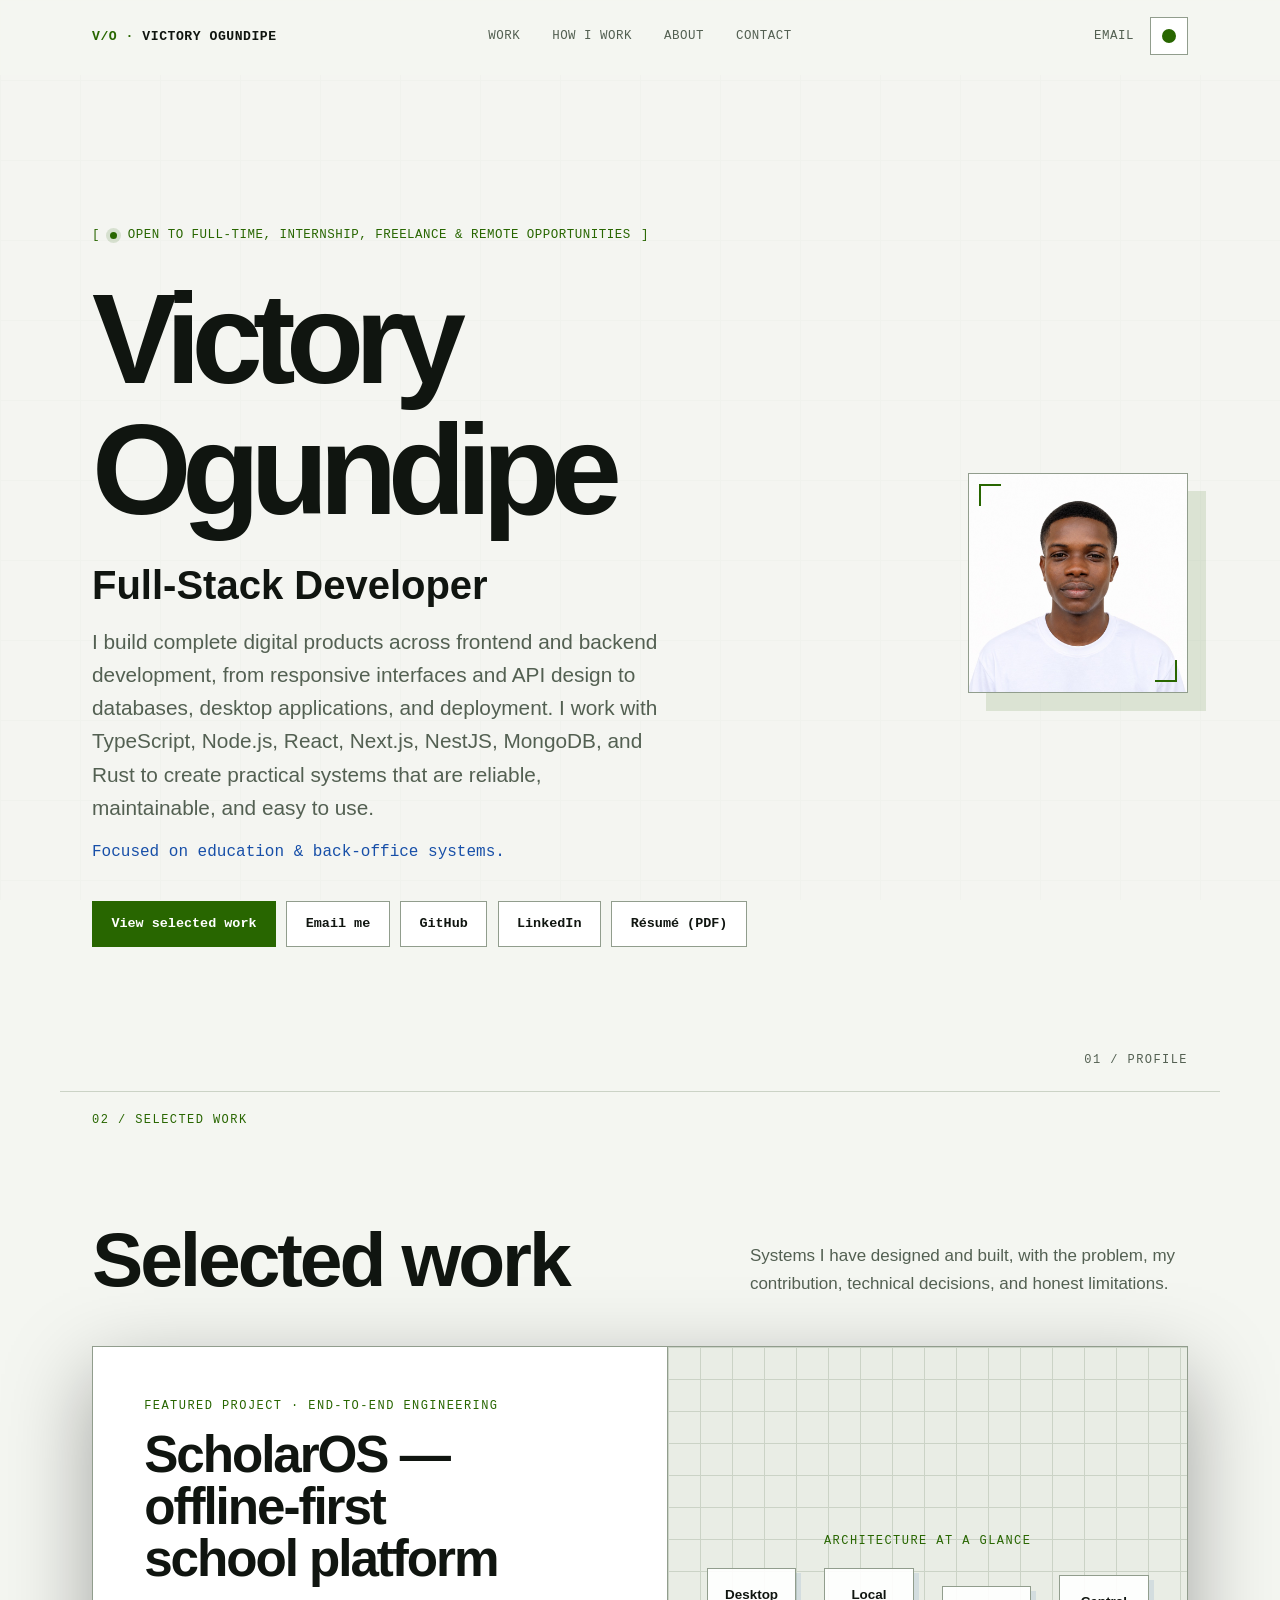
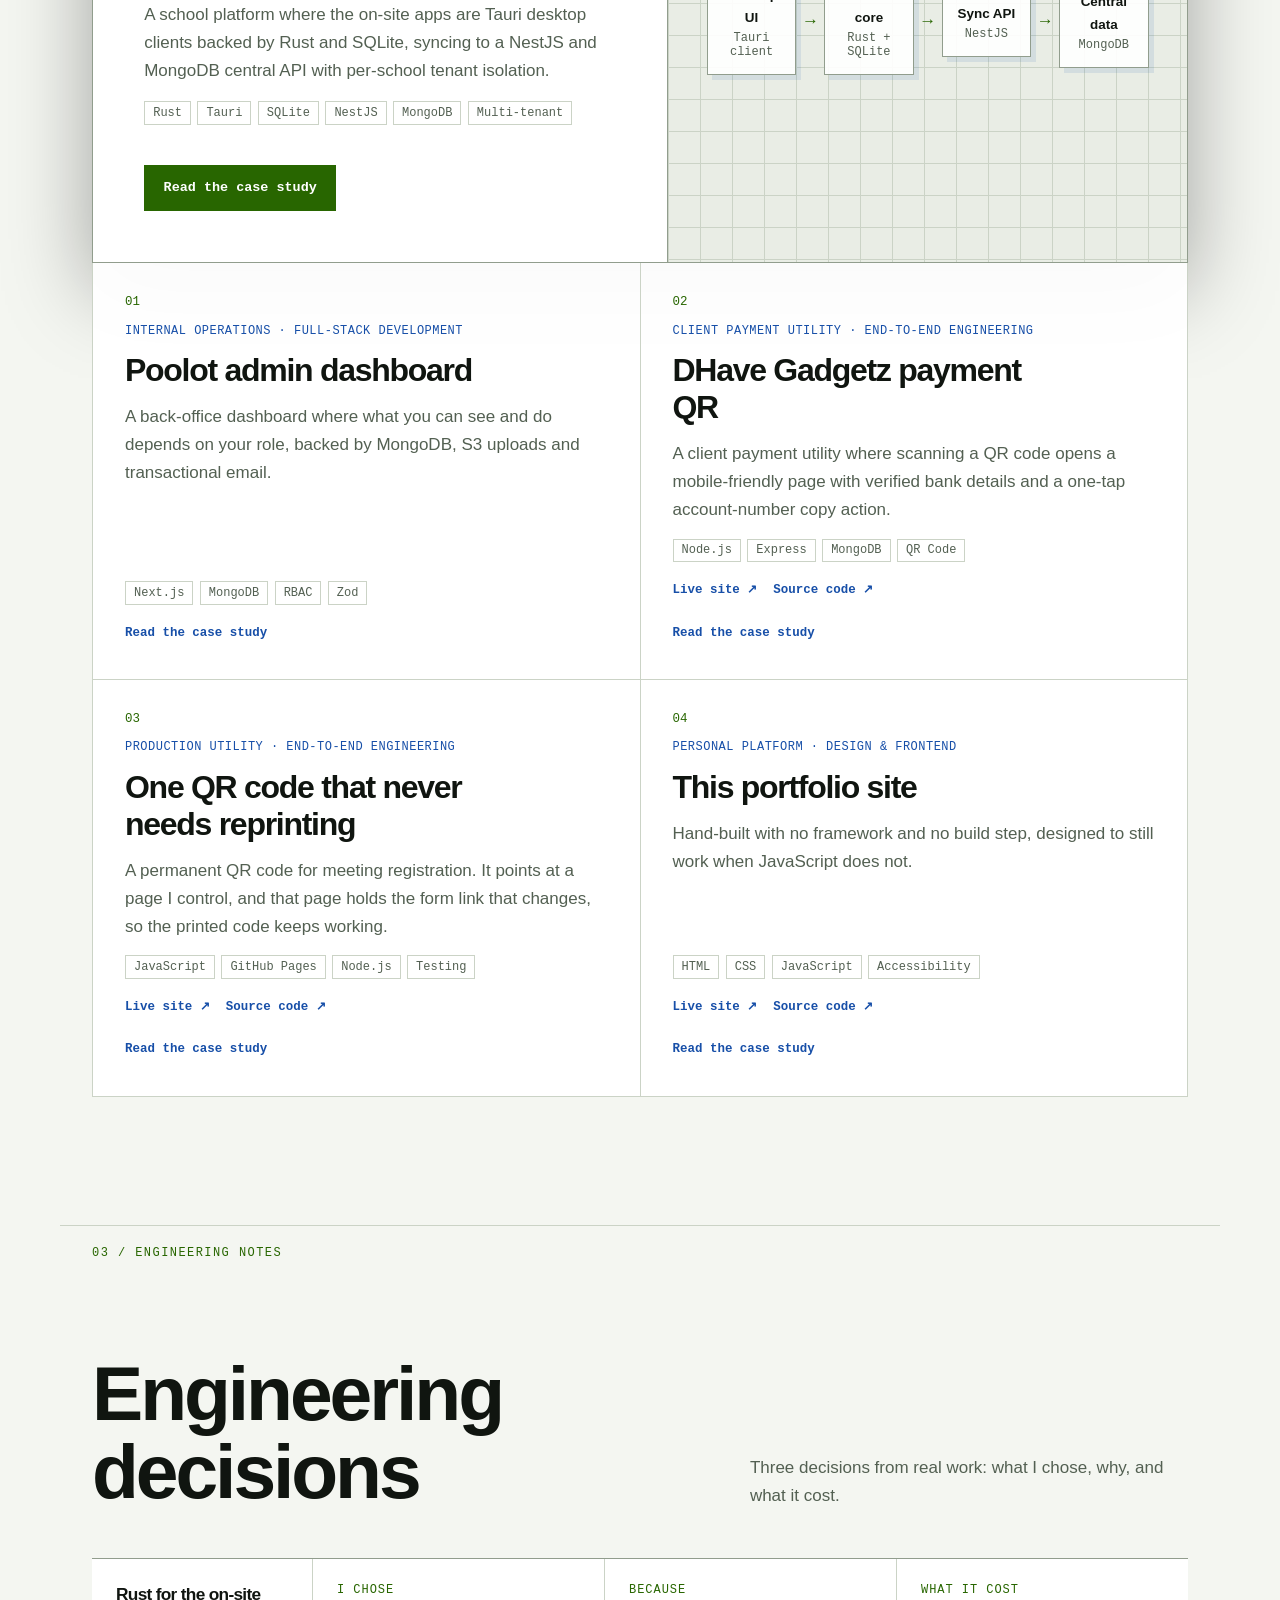
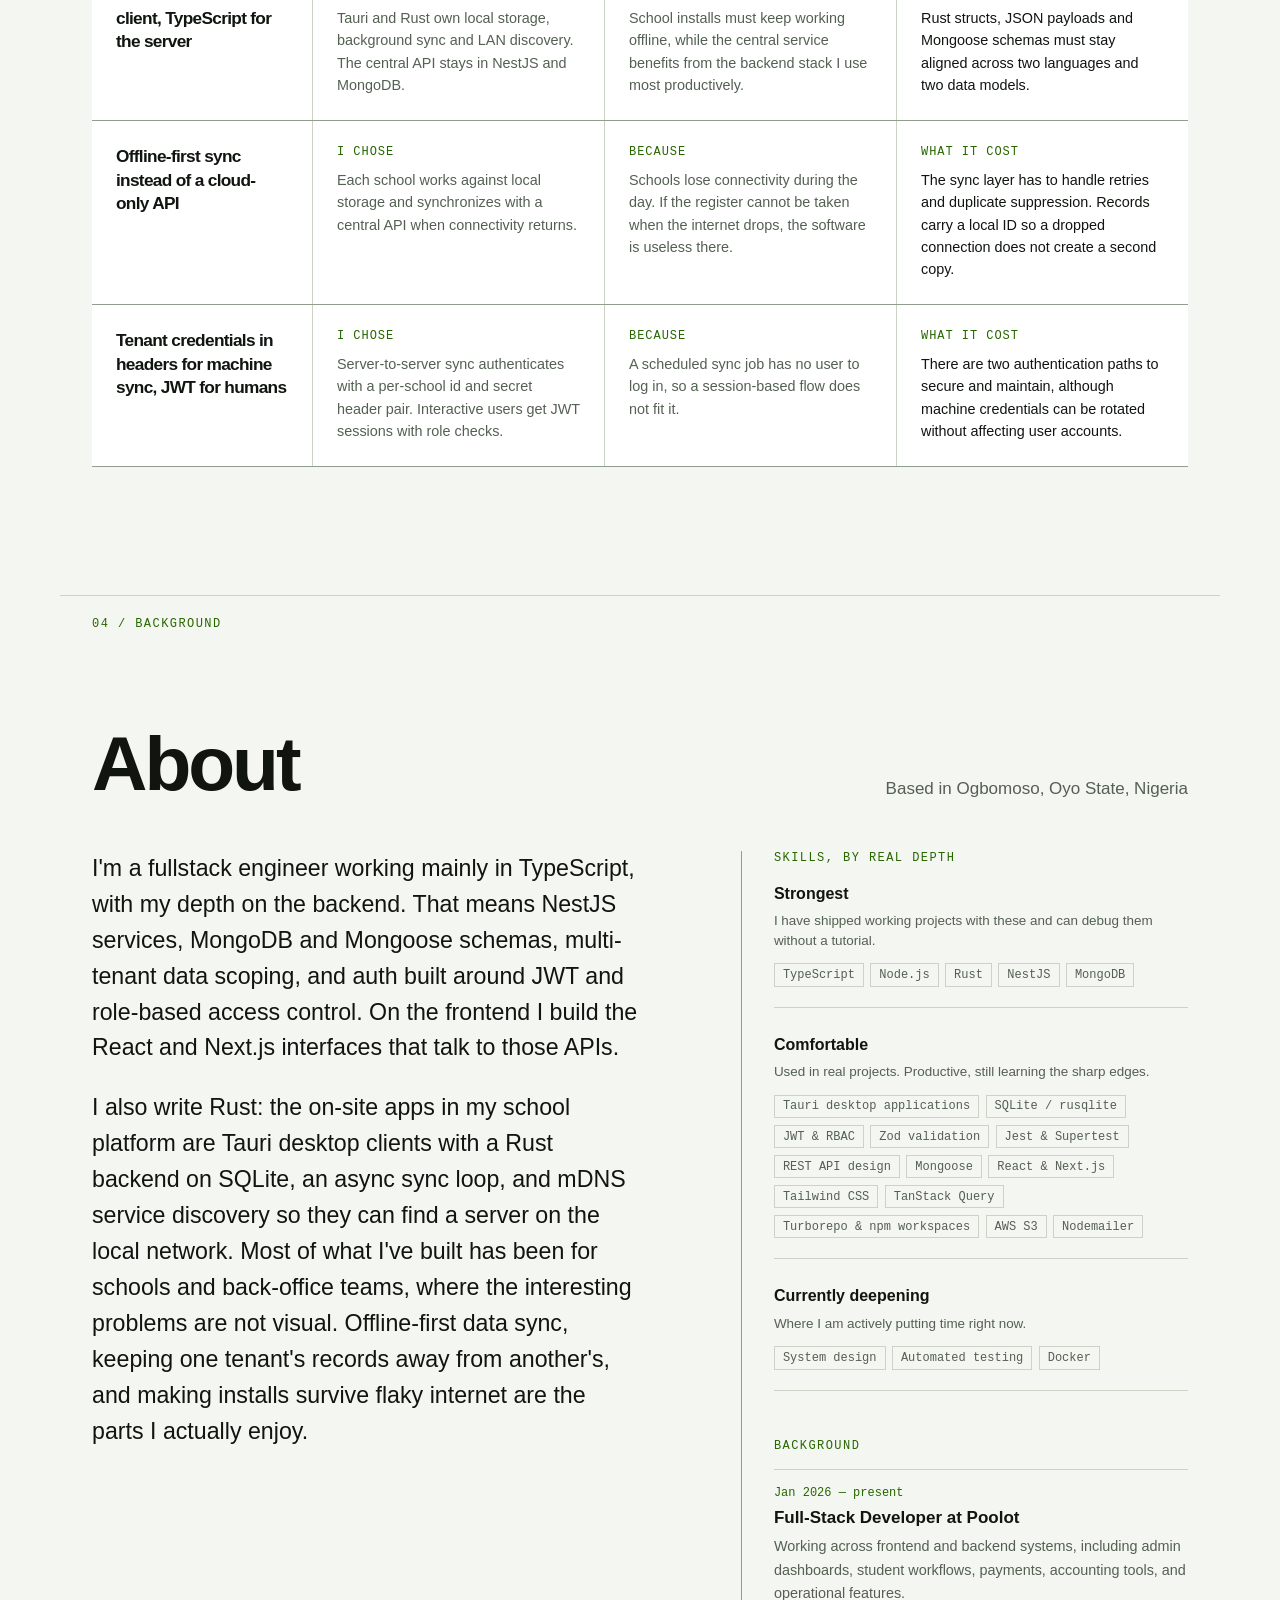
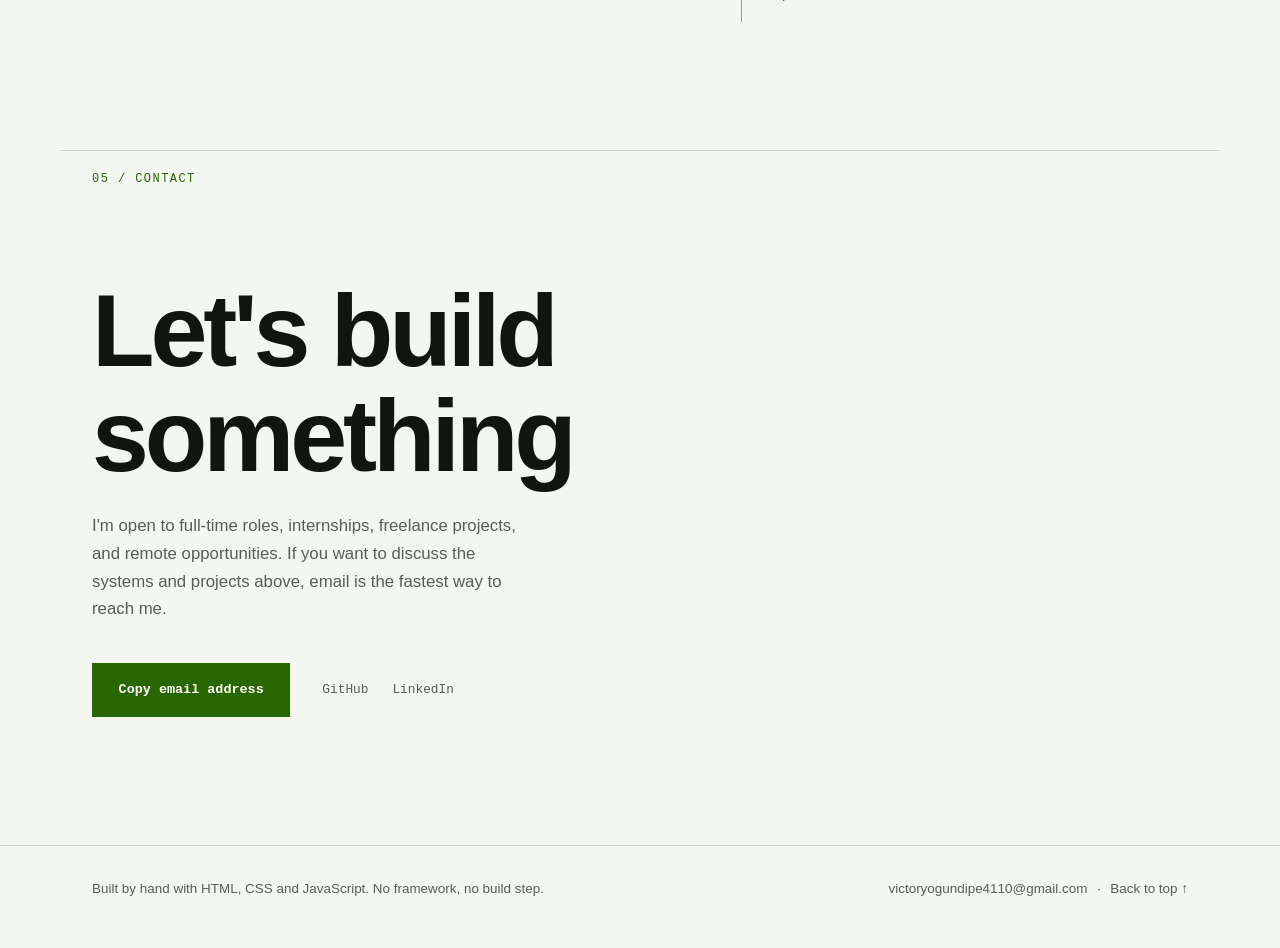
==== commit 3e18cd9c: "Add verified resume download" ====
--- a/index.html
+++ b/index.html
@@ -19,7 +19,7 @@
 </script>
 
 <link rel="icon" href="data:image/svg+xml,<svg xmlns='http://www.w3.org/2000/svg' viewBox='0 0 100 100'><text y='.9em' font-size='90'>%F0%9F%91%8B</text></svg>" />
-<link rel="stylesheet" href="styles.css" />
+<link rel="stylesheet" href="styles.css?v=20260925-3" />
 </head>
 <body>
 <a class="skip-link" href="#main">Skip to content</a>
@@ -172,7 +172,7 @@
 
 <div class="toast" id="toast" role="status" aria-live="polite"></div>
 
-<script src="content.js"></script>
-<script src="main.js"></script>
+<script src="content.js?v=20260925-3"></script>
+<script src="main.js?v=20260925-3"></script>
 </body>
 </html>
